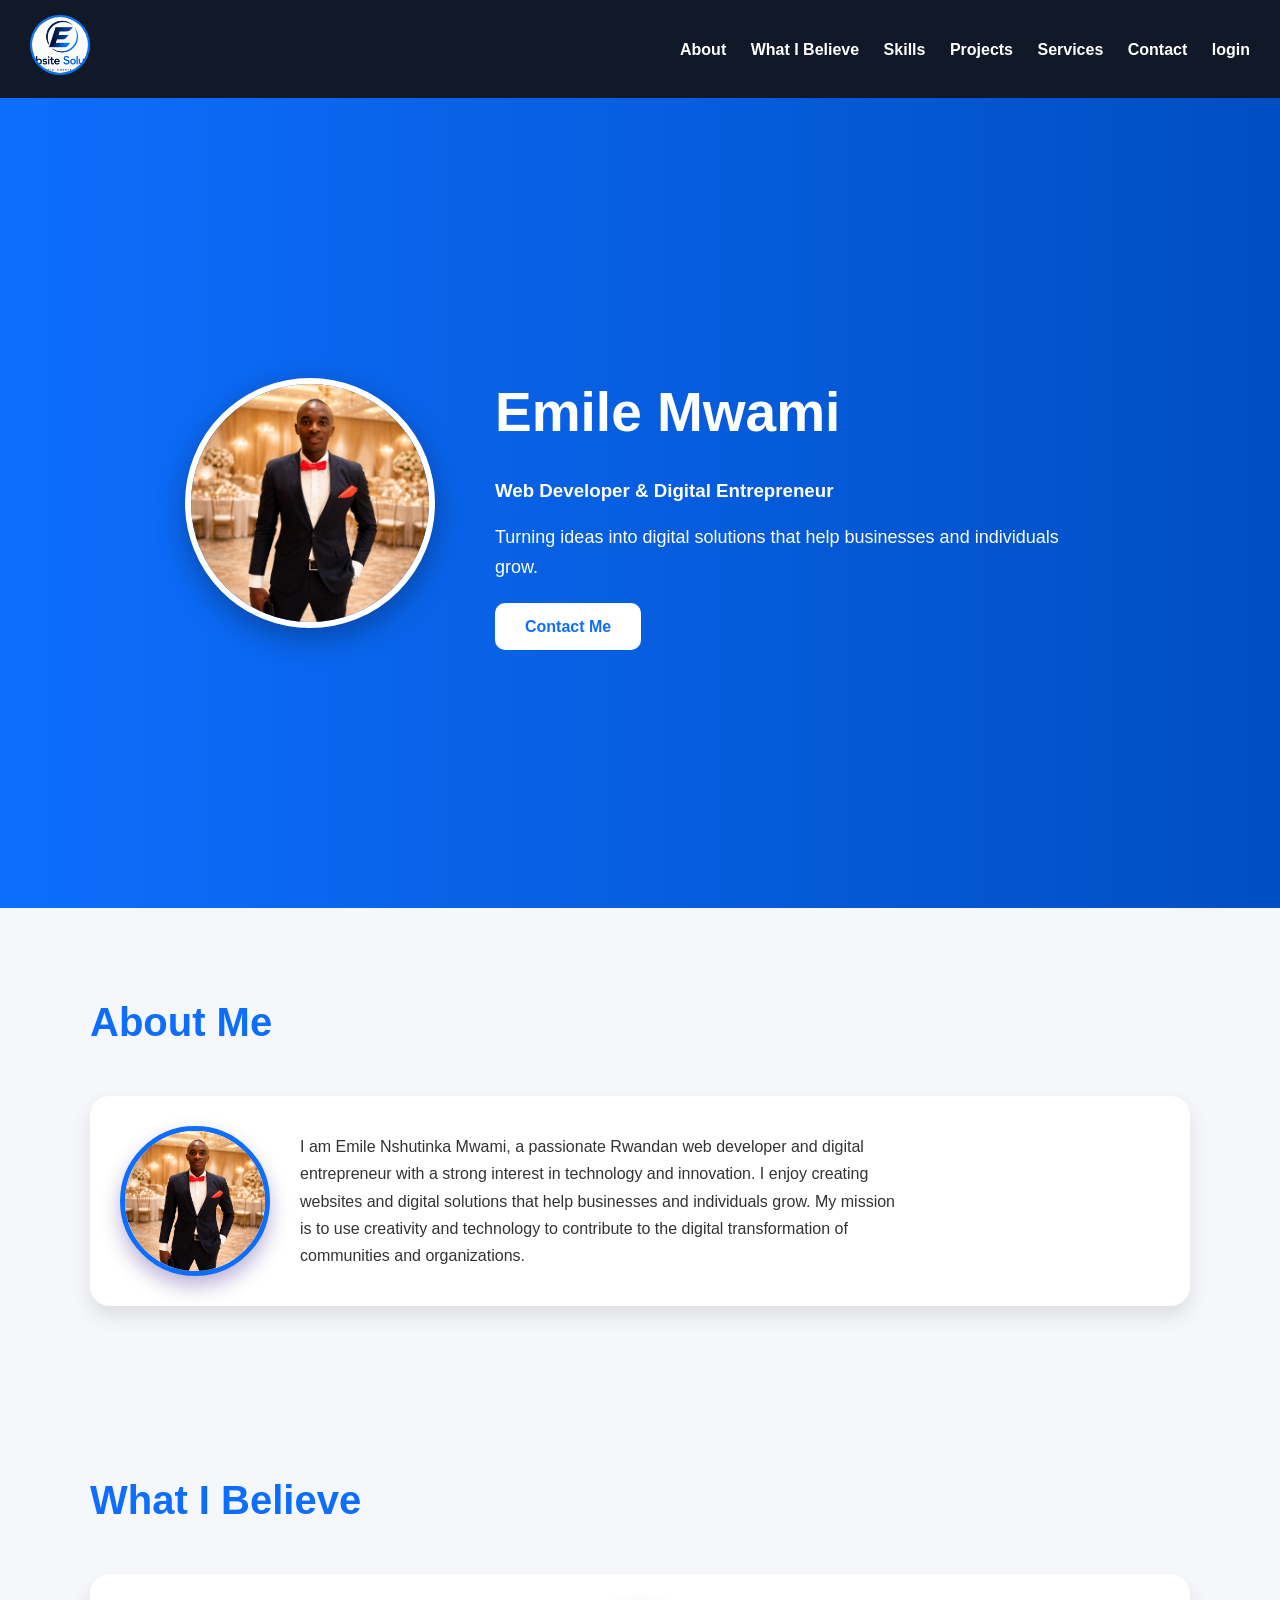
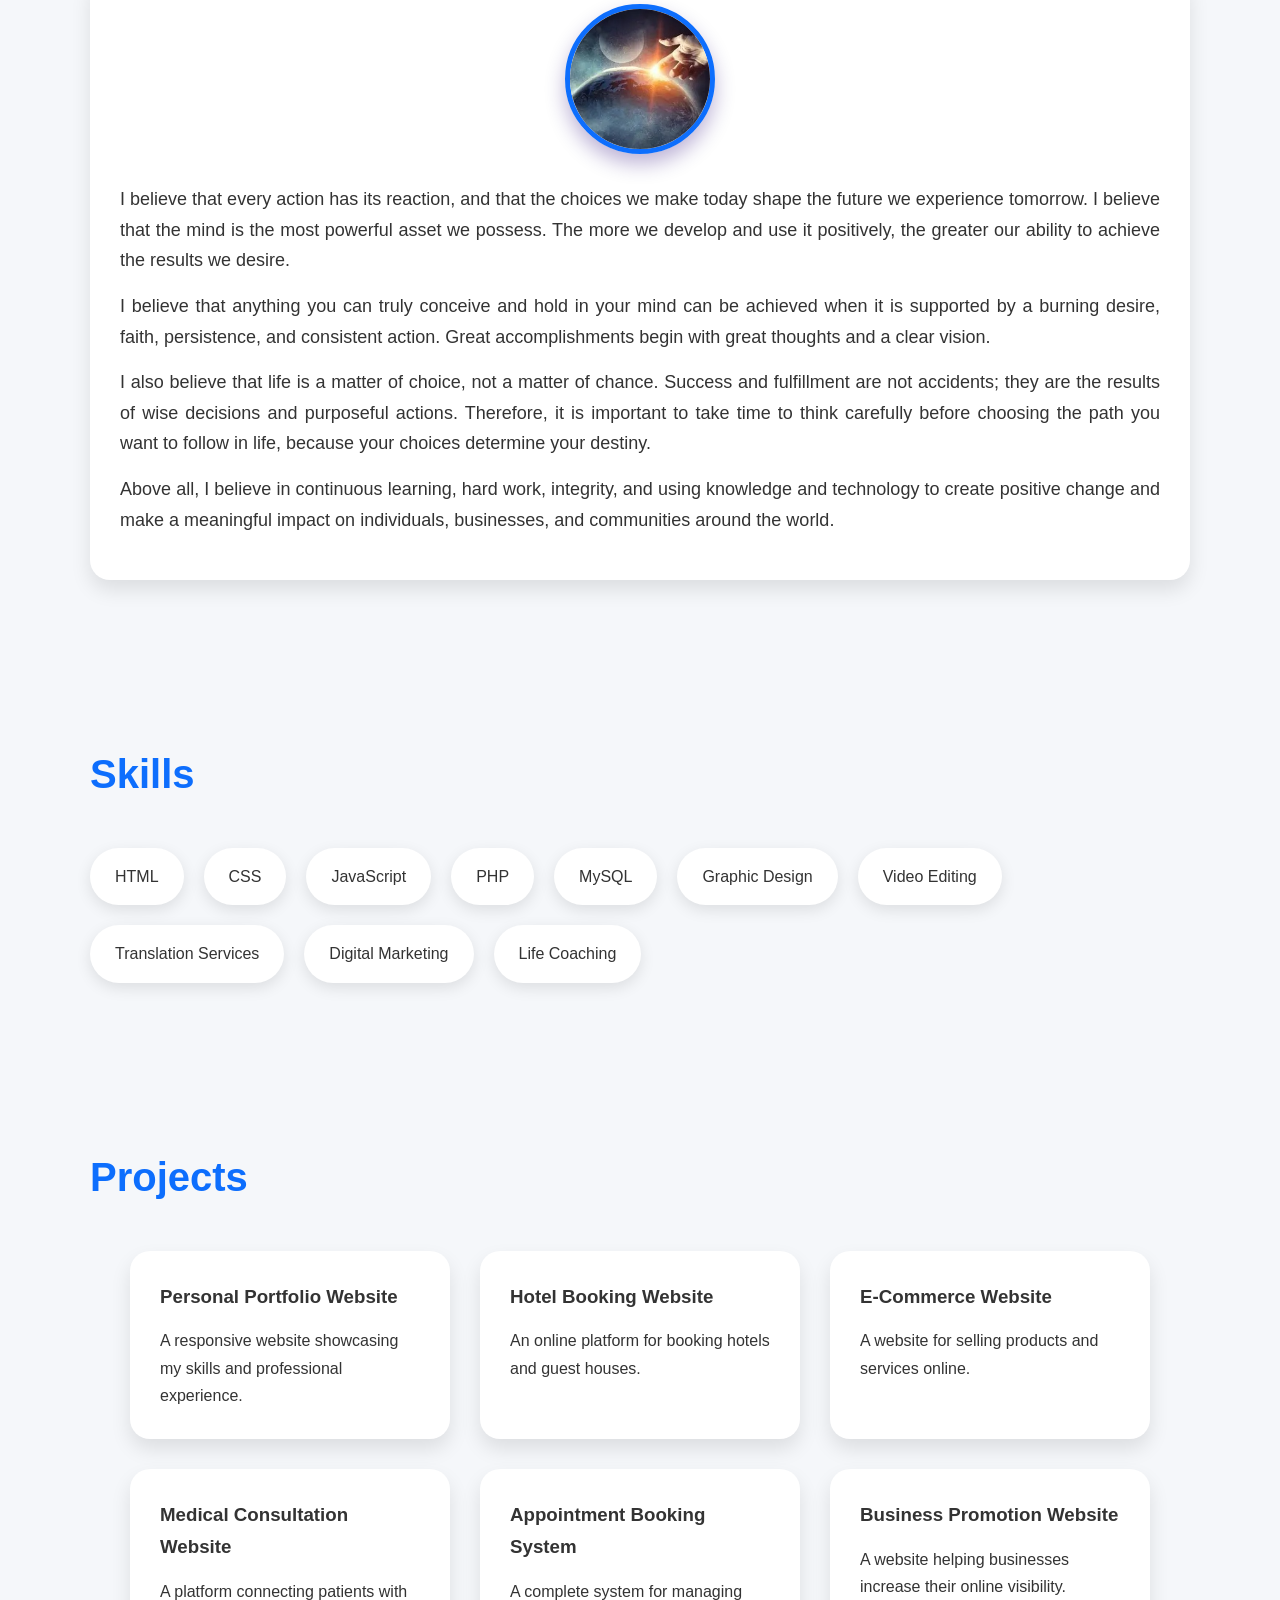
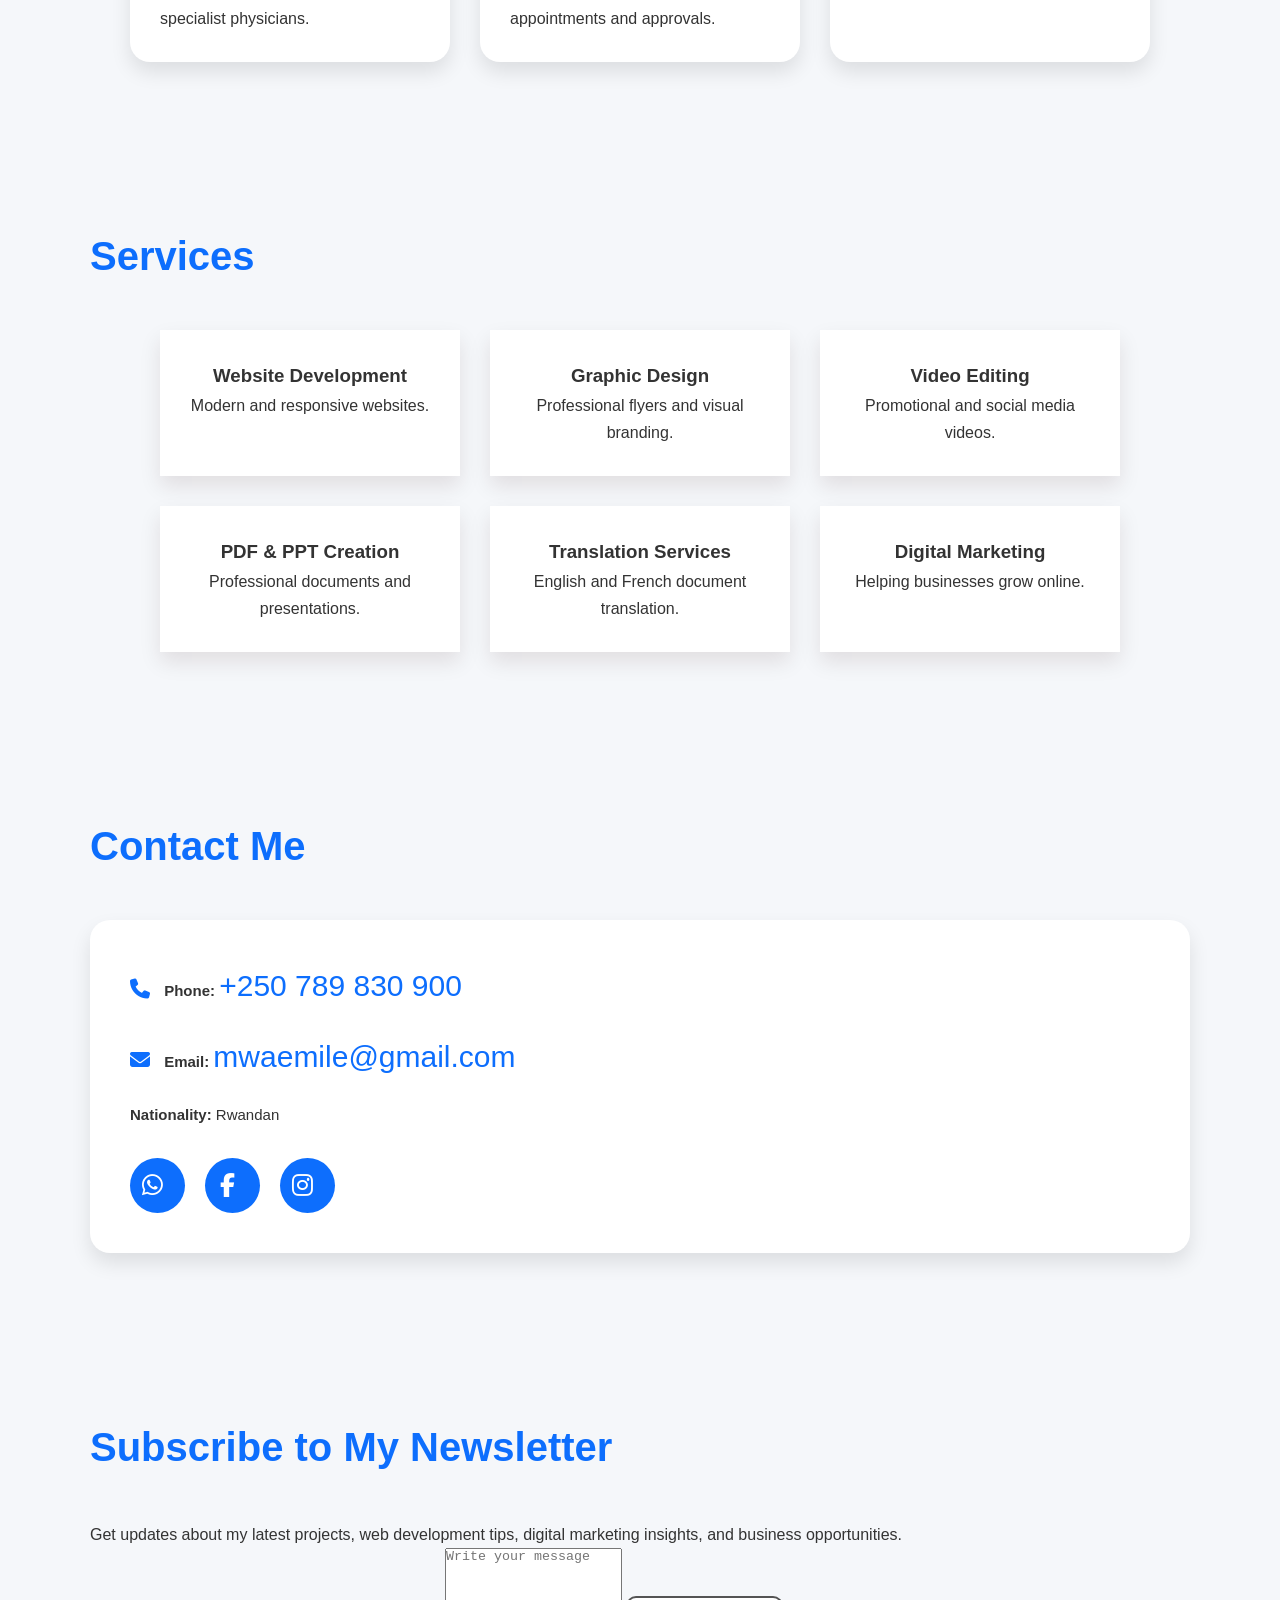
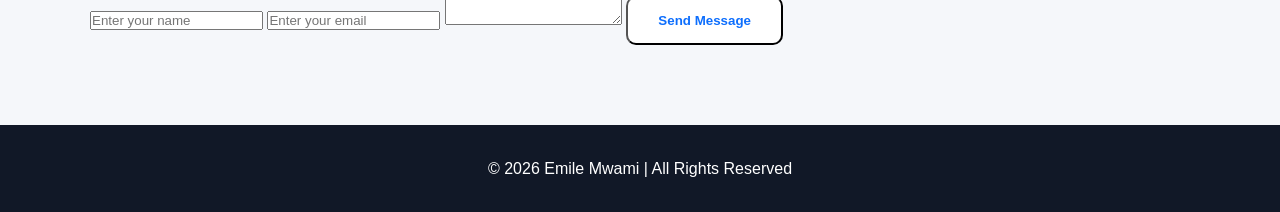
==== index.html @ 1a6a8ec3 "admin ui designs and navigation js" ====
<!DOCTYPE html>
<html lang="en">
<head>
<meta charset="UTF-8">
<meta name="viewport" content="width=device-width, initial-scale=1.0">
<title>Emile Nshutininka</title>

<link rel="icon" type="image/png" href="imgs/logo1.jpg">

<link rel="stylesheet"
href="https://cdnjs.cloudflare.com/ajax/libs/font-awesome/6.7.2/css/all.min.css">
<link rel="stylesheet" href="./styles/style.css">
</head>
<body>



<!-- Navigation -->
<nav class="navbar">

    <div class="logo">
        <a href="index.html">
            <img src="./imgs/logo1.jpg" alt="Website Solution Logo">
        </a>
    </div>


    <!-- Hamburger icon -->

    <div class="menu-icon">
        <i id="menbar" class="fa-solid fa-bars"></i>
    </div>

    <!-- Menu links -->
     
    <div class="nav-links">
        <a href="#about">About</a>
        <a href="#belief">What I Believe</a>
        <a href="#skills">Skills</a>
        <a href="#projects">Projects</a>
        <a href="#services">Services</a>
        <a href="#contact">Contact</a>
        <a href="./dashboard/admin.html">login</a>
    </div>

</nav>

<!-- Header -->

<header>

<img class="profile" src="./imgs/emile.jpg" >

<div class="intro">

<h1>Emile Mwami</h1>

<h3>Web Developer & Digital Entrepreneur</h3>

<p>
Turning ideas into digital solutions that help businesses and individuals grow.
</p>

<a href="#contact" class="btn">
Contact Me
</a>

</div>

</header>

<!-- About -->

<section id="about">

<div class="container">

<h2>About Me</h2>

<div class="about">

<img src="./imgs/emile.jpg">

<div class="about-text">

<p>

I am Emile Nshutinka Mwami, a passionate Rwandan web developer and digital entrepreneur with a strong interest in technology and innovation.

I enjoy creating websites and digital solutions that help businesses and individuals grow. My mission is to use creativity and technology to contribute to the digital transformation of communities and organizations.

</p>

</div>

</div>

</div>
</section>

<section id="belief">
    <div class="container">

        <h2>What I Believe</h2>

        <div class="innerb">
            
                    <div class="belief">
            
                      <img class="bimage" src="./imgs/Mybelieve.jpg" alt="Emile Mwami">
            
                        <div class="belief-text">
                            <p>
            I believe that every action has its reaction, and that the choices we make today shape the future we experience tomorrow. I believe that the mind is the most powerful asset we possess. The more we develop and use it positively, the greater our ability to achieve the results we desire.
            </p>
            
            <p>
            I believe that anything you can truly conceive and hold in your mind can be achieved when it is supported by a burning desire, faith, persistence, and consistent action. Great accomplishments begin with great thoughts and a clear vision.
            </p>
            
            <p>
            I also believe that life is a matter of choice, not a matter of chance. Success and fulfillment are not accidents; they are the results of wise decisions and purposeful actions. Therefore, it is important to take time to think carefully before choosing the path you want to follow in life, because your choices determine your destiny.
            </p>
            
            <p>
            Above all, I believe in continuous learning, hard work, integrity, and using knowledge and technology to create positive change and make a meaningful impact on individuals, businesses, and communities around the world.
            </p>
                        </div>
        </div>

        </div>

    </div>
</section>

<!-- Skills -->

<section id="skills">

<div class="container">

<h2>Skills</h2>

<div class="skills">

<div>HTML</div>
<div>CSS</div>
<div>JavaScript</div>
<div>PHP</div>
<div>MySQL</div>
<div>Graphic Design</div>
<div>Video Editing</div>
<div>Translation Services</div>
<div>Digital Marketing</div>
<div>Life Coaching</div>

</div>

</div>

</section>

<!-- Projects -->

<section id="projects">

<div class="container">

<h2>Projects</h2>

<div class="projects">

<div class="project">
<h3>Personal Portfolio Website</h3>
<p>
A responsive website showcasing my skills and professional experience.
</p>
</div>

<div class="project">
<h3>Hotel Booking Website</h3>
<p>
An online platform for booking hotels and guest houses.
</p>
</div>

<div class="project">
<h3>E-Commerce Website</h3>
<p>
A website for selling products and services online.
</p>
</div>

<div class="project">
<h3>Medical Consultation Website</h3>
<p>
A platform connecting patients with specialist physicians.
</p>
</div>

<div class="project">
<h3>Appointment Booking System</h3>
<p>
A complete system for managing appointments and approvals.
</p>
</div>

<div class="project">
<h3>Business Promotion Website</h3>
<p>
A website helping businesses increase their online visibility.
</p>
</div>

</div>

</div>

</section>

<!-- Services -->

<section id="services">

<div class="container">

<h2>Services</h2>

<div class="services">

<div class="service">
<h3>Website Development</h3>
<p>Modern and responsive websites.</p>
</div>

<div class="service">
<h3>Graphic Design</h3>
<p>Professional flyers and visual branding.</p>
</div>

<div class="service">
<h3>Video Editing</h3>
<p>Promotional and social media videos.</p>
</div>

<div class="service">
<h3>PDF & PPT Creation</h3>
<p>Professional documents and presentations.</p>
</div>

<div class="service">
<h3>Translation Services</h3>
<p>English and French document translation.</p>
</div>

<div class="service">
<h3>Digital Marketing</h3>
<p>Helping businesses grow online.</p>
</div>

</div>

</div>

</section>

<!-- Contact -->

<section id="contact">

<div class="container">

<h2>Contact Me</h2>

<div class="contact">

<p>
<i class="fa-solid fa-phone"></i>
<strong>Phone:</strong>
<a href="tel:+250789830900">
+250 789 830 900
</a>
</p>

<p>
<i class="fa-solid fa-envelope"></i>
<strong>Email:</strong>
<a href="mailto:mwaemile@gmail.com">
mwaemile@gmail.com
</a>
</p>

<p>
<strong>Nationality:</strong> Rwandan
</p>

<!-- Social Media Icons -->

<div class="social-icons">

<a href="https://wa.me/25078930900" target="_blank">
<i class="fa-brands fa-whatsapp"></i>
</a>

<a href="#" target="_blank">
<i class="fa-brands fa-facebook-f"></i>
</a>

<a href="#" target="_blank">
<i class="fa-brands fa-instagram"></i>
</a>

</div>

</div>

</div>

</section>

<!-- Newsletter -->

<section id="newsletter">

    <div class="container">

        <h2>Subscribe to My Newsletter</h2>

        <p>
            Get updates about my latest projects, web development tips,
            digital marketing insights, and business opportunities.
        </p>

        <form id="contactForm">

    <input
        type="text"
        id="nameInput"
        placeholder="Enter your name"
        required
    >

    <input
        type="email"
        id="emailInput"
        placeholder="Enter your email"
        required
    >

    <textarea
        id="messageInput"
        placeholder="Write your message"
        rows="5"
        required
    ></textarea>

    <button type="submit" class="btn">
        Send Message
    </button>

</form>

<p id="message"></p>

    </div>

</section>

<footer>

<p>
© 2026 Emile Mwami | All Rights Reserved
</p>

</footer>
</body>
<script src="script/script.js"></script>
</body>
</html>
</html>
---- styles/style.css ----
*{
    margin:0;
    padding:0;
    box-sizing:border-box;
}

html{
    scroll-behavior:smooth;
}

body{
    font-family:'Segoe UI',sans-serif;
    background:#f5f7fa;
    color:#333;
    line-height:1.7;
}

/* Navigation */

.navbar{
     gap:30px;
    background:#111827;
    display:flex;
    align-items:center;
    padding:20px;
    position:sticky;
    top:0;
}

.logo img{
    width: 60px; /* Adjust size */
    height: 60px;
    object-fit: cover;
    border-radius: 50%;
    border: 2px solid #007bff; 
    transition: 0.3s ease;
}

.logo img:hover{
    transform: scale(1.1);
}
.logo{
    margin-right: auto;
}

nav a{
    color:white;
    text-decoration:none;
    font-weight:600;
    transition:.3s;
}

nav a:hover{
    color:#0d6efd;
}

.navbar{
    background:#111827;
    display:flex;
    justify-content:space-between;
    align-items:center;
    padding:15px 30px;
}

.nav-links a{
    color:white;
    text-decoration:none;
    margin-left:20px;
}
.inner-na{

}

.menu-icon{
    color:white;
    font-size:28px;
    cursor:pointer;
    display:none;
}
/* Header */

header{
    background:linear-gradient(to right,#0d6efd,#004ec2);
    color:white;
    min-height:90vh;
    display: flex;
    justify-content:center;
    align-items:center;
    gap:60px;
    padding:0 20px;
  
}

.profile{
    width:250px;
    height:250px;
    object-fit:cover;
    border-radius:50%;
    border:6px solid white;
    box-shadow:0 10px 30px rgba(0,0,0,.3);
}

.intro{
    max-width:600px;
    /* border: 1px solid red; */
}

.intro h1{
    font-size:55px;
}

.intro h3{
    margin:15px 0;
    font-weight:700;
}

.intro p{
    font-size:18px;
    margin-bottom:30px;
}

.btn{
    background:white;
    color:#0d6efd;
    text-decoration:none;
    padding:15px 30px;
    border-radius:10px;
    font-weight:bold;

}

/* Sections */

section{
    padding:80px 20px;
}

.container{
    max-width:1100px;
    margin:auto;
}

h2{
    color:#0d6efd;
    margin-bottom:40px;
    font-size:40px;
}

/* About */

.about{
    background:white;
    padding:30px;
    border-radius:20px;
    box-shadow:0 10px 20px rgba(0,0,0,.1);

    display:flex;
    align-items:center;
    gap:30px;
    flex-wrap:wrap;
}

.about img{
    width:150px;
    height:150px;
    border-radius:50%;
    object-fit:cover;
    border:5px solid #0d6efd;
    box-shadow:0 10px 20px rgba(35, 1, 119, 0.3);
}


.about-text{
    max-width:600px;
}

.belief{
    background:white;
    padding:30px;
    border-radius:20px;
    box-shadow:0 10px 20px rgba(0,0,0,.1);
display: flex;
    flex-direction:column;
    align-items:center;
    gap:30px;
    text-align:center;
}

.belief img{
    width:150px;
    height:150px;
    border-radius:50%;
    object-fit:cover;
    border:5px solid #0d6efd;
    box-shadow:0 10px 20px rgba(35,1,119,.3);
}

.belief-text{
    flex:1;
}

.belief-text p{
    margin-bottom:15px;
    font-size:18px;
    text-align:justify;
}

/* Skills */

.skills{
    display:flex;
    flex-wrap:wrap;
    gap:20px;
}

.skills div{
    background:white;
    padding:15px 25px;
    border-radius:30px;
    box-shadow:0 5px 15px rgba(0,0,0,.1);
    transition:.3s;
}

.skills div:hover{
    background:#0d6efd;
    color:white;
}

/* Projects */

.projects{
    display:flex;
    flex-wrap:wrap;
    gap:30px;
    justify-content:center;
}

.project{
    width:320px;
    background:white;
    padding:30px;
    border-radius:20px;
    box-shadow:0 10px 20px rgba(0,0,0,.1);
    transition:.3s;
}

.project:hover{
    transform:translateY(-10px);
}

.project h3{
    margin-bottom:15px;
}

/* Services */

.services{
    display:flex;
    flex-wrap:wrap;
    gap:30px;
    justify-content:center;
}

.service{
    width:300px;
    background:white;
    padding:30px;
    border: radius 20px;
    text-align:center;
    box-shadow:0 10px 20px rgba(49, 7, 7, 0.1);
    transition:all 0.3s ease;
}

.service:hover{
    transform:translateY(-10px);
    box-shadow:0 15px 30px rgba(0,0,0,.2);
}

/* Contact */

.contact{
    background:white;
    text-align: left;
    padding:40px;
    border-radius:20px;
    box-shadow:0 10px 20px rgba(0,0,0,.1);
}

.contact p{
    margin-bottom:20px;
    font-size:15px;
}

.contact i{
    color:#0d6efd;
    margin-right:10px;
    font-size:20px;
}

.contact a{
    color:#0d6efd;
    font-size:30px;
    text-decoration:none;
}

.social-icons{
    display:flex;
    gap:20px;
    margin-top:30px;
}

.social-icons a{
    width:55px;
    height:55px;
    background:#0d6efd;
    border-radius:50%;
    display:flex;
    justify-content:center;
    align-items:center;
    text-decoration:none;
    transition:.3s;
}

.social-icons i{
    color:white;
    font-size:24px;
}

.social-icons a:hover{
    background:#111827;
    transform:translateY(-8px);
}

/* Footer */

footer{
    background:#111827;
    color:white;
    text-align:center;
    padding:30px;
}

/* ================= RESPONSIVE ================= */

/* Tablets */
@media (max-width:768px){

    .navbar{
        flex-wrap:wrap;
        justify-content:center;
        gap:15px;
        padding:15px;
    }

    .logo{
        width:100%;
        text-align:start;
        margin-right:0;
    }

    .logo img{
        width:50px;
        height:50px;
    }

    nav a{
        font-size:15px;
        margin-left:0;
    }

    header{
        display:block;
        text-align:center;
        padding-top:4rem;
        min-height:60vh;
    }

    .profile{
        width:200px;
        height:200px;
    }

    .intro h1{
        font-size:40px;
    }

    .intro h3{
        margin:0;
    }

    .about{
        flex-direction:column;
        align-items:center;
        text-align:center;
    }

    .belief{
        flex-direction:column;
        align-items:center;
        text-align:center;
    }
}
@media (max-width:768px){

    .menu-icon{
        display:block;
    }

    .nav-links{
        display:none;
        position:absolute;
        top:80px;
        left:0;
        width:100%;
        background:#111827;
        flex-direction:column;
    }

    .nav-links a{
        display:block;
        padding:15px;
        text-align:center;
        border-top:1px solid gray;
    }

    .nav-links.active{
        display:flex;
    }

}


/* Smartphones */
@media (max-width:480px){
 #menbar{
 position: absolute;
 right: 20px;
 top: 20px;
 }
    .navbar{
        position: relative;
        flex-direction:column;
        gap:12px;
    }

    .logo img{
        width:45px;
        height:45px;
    }

    nav a{
        font-size:14px;
    }

    h2{
        font-size:32px;
    }

    .intro h1{
        font-size:32px;
    }

    .intro p,
    .belief-text p{
        font-size:16px;
    }

}

/* Very Small Devices */
@media (max-width:240px){

    .logo img{
        width:40px;
        height:40px;
    }

    nav a{
        font-size:12px;
    }

}
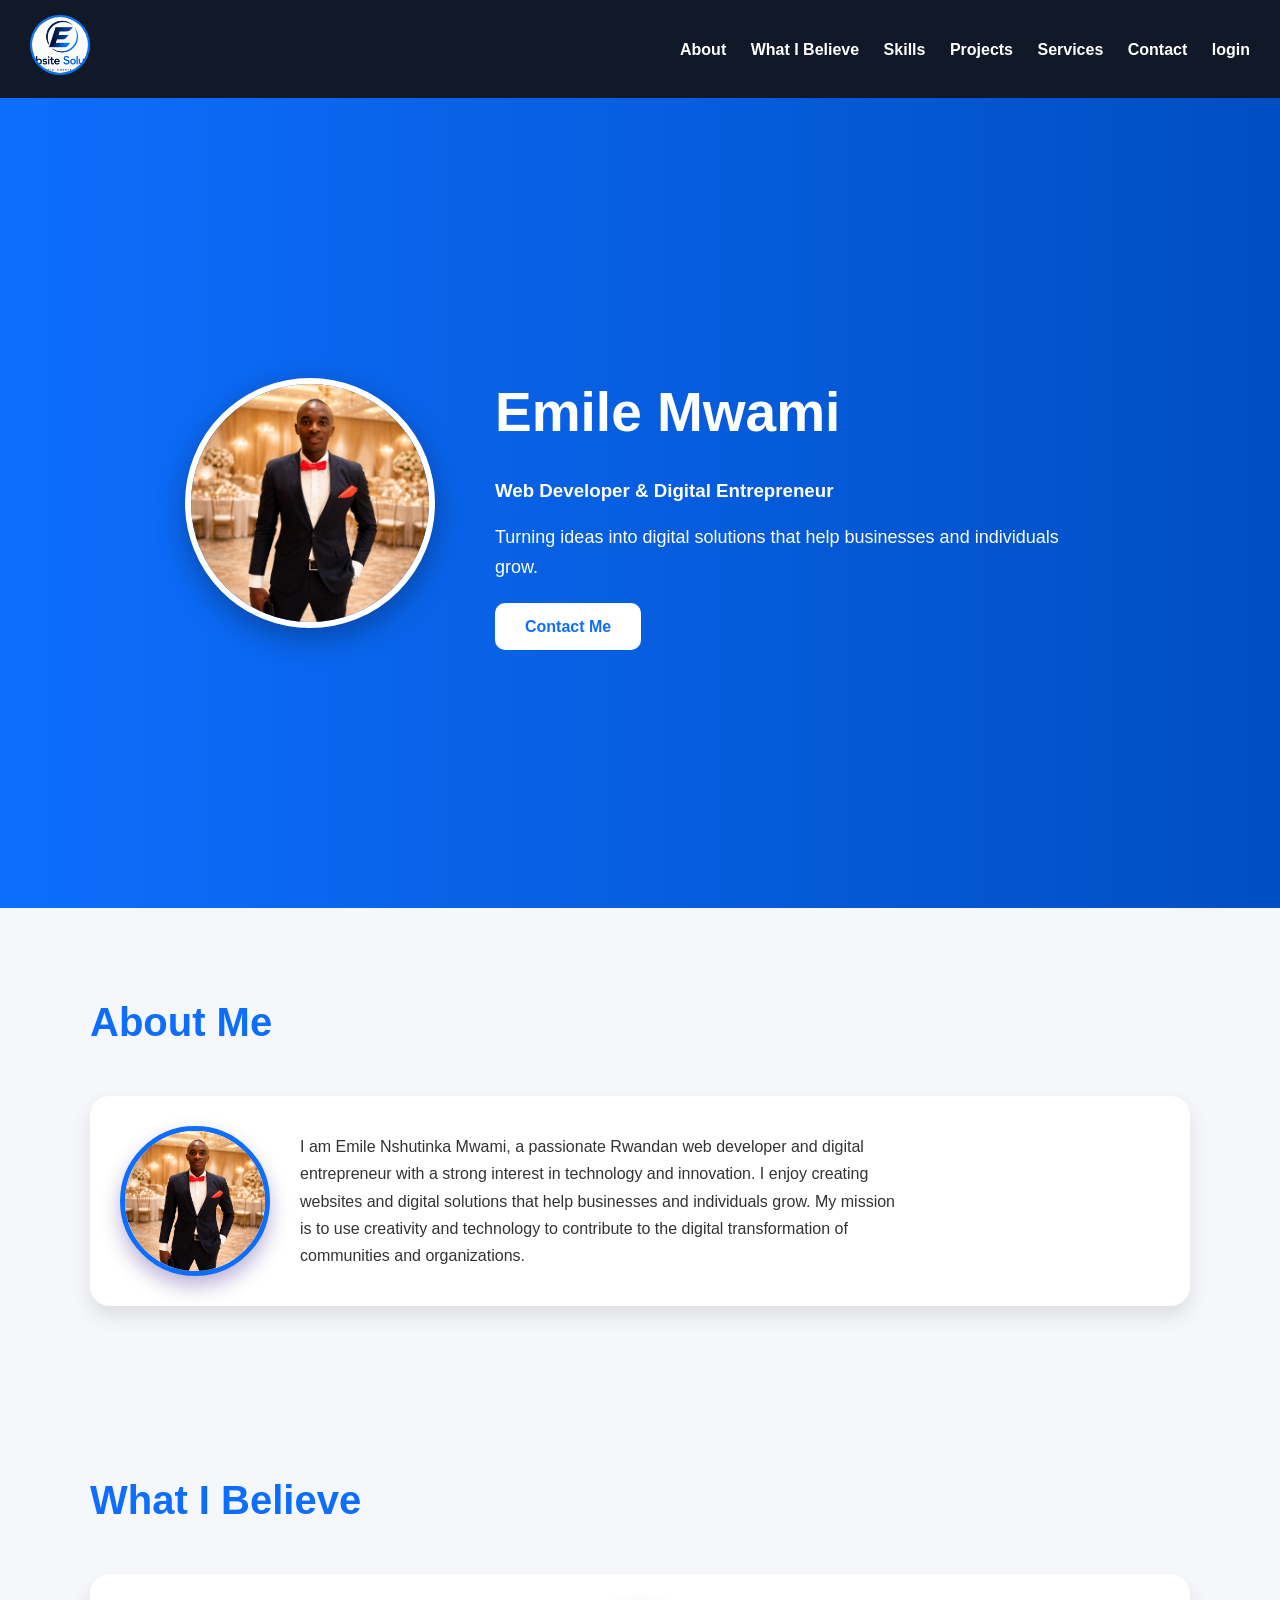
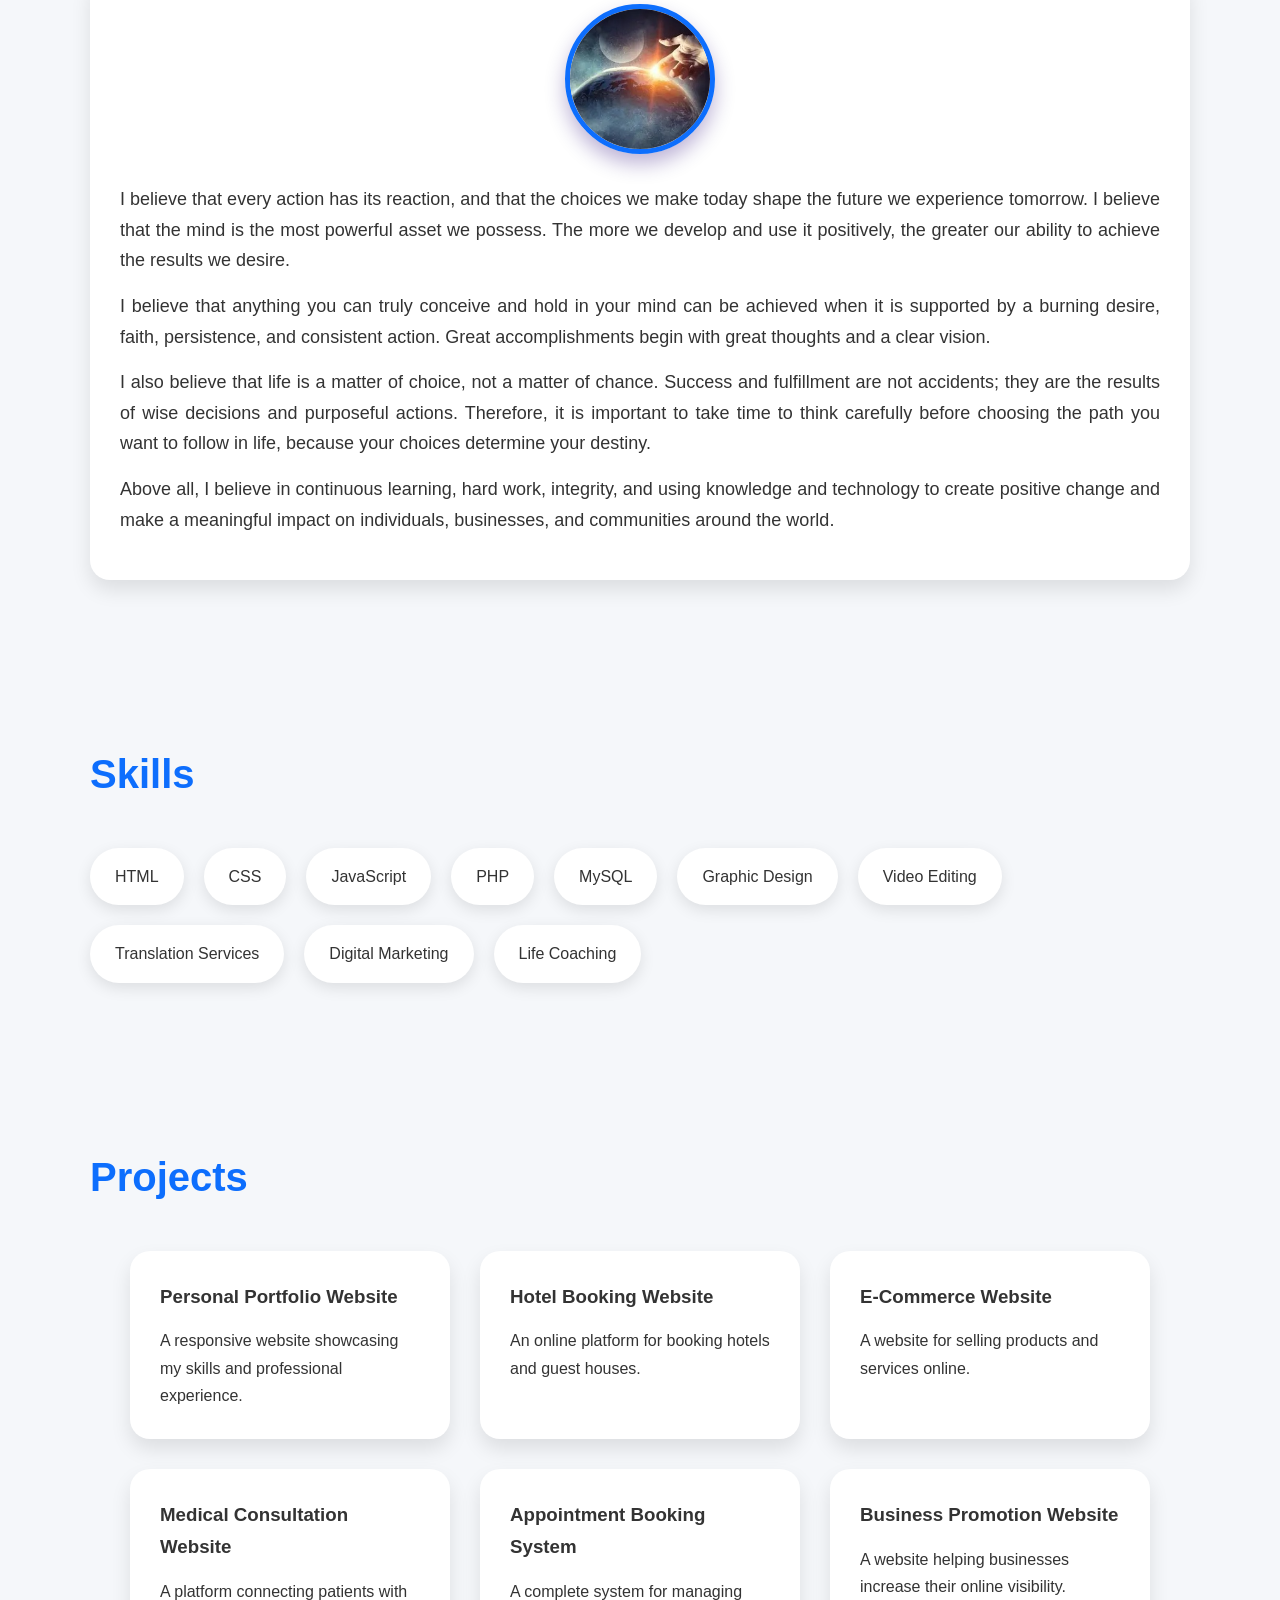
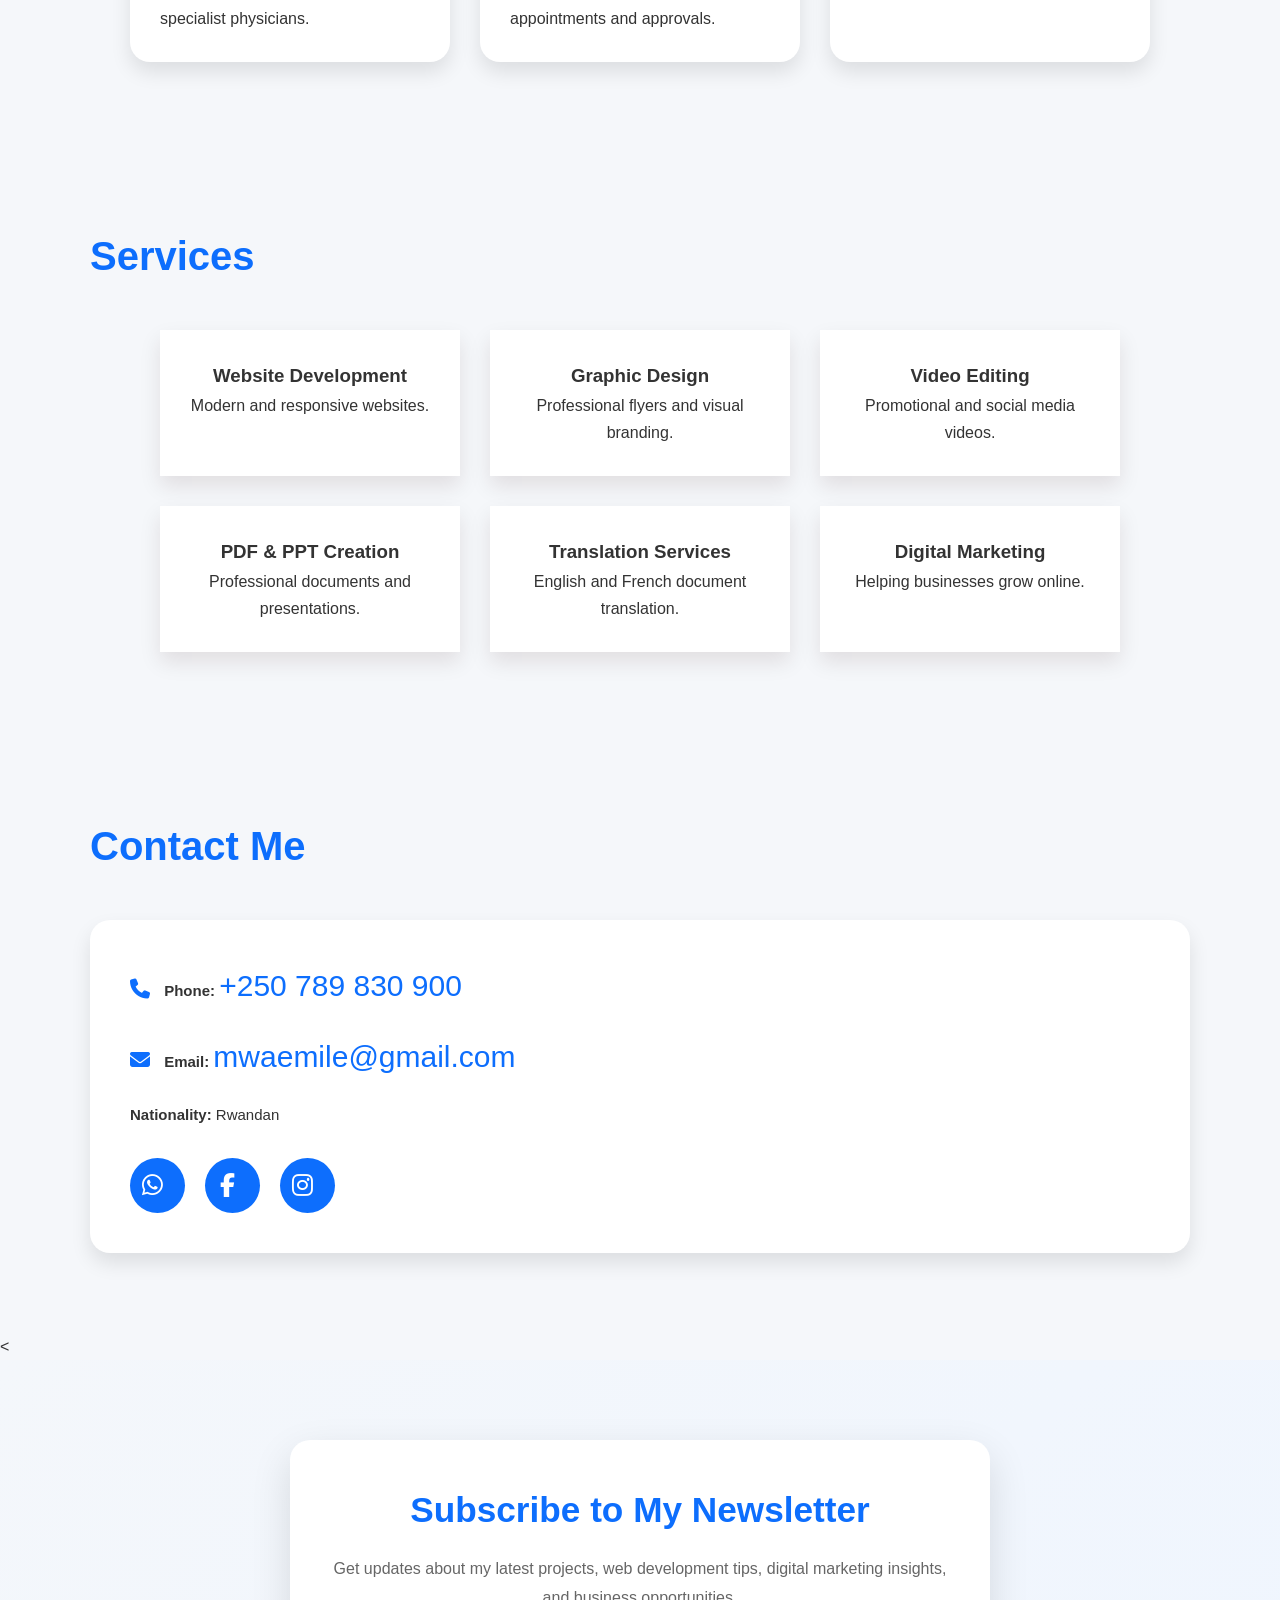
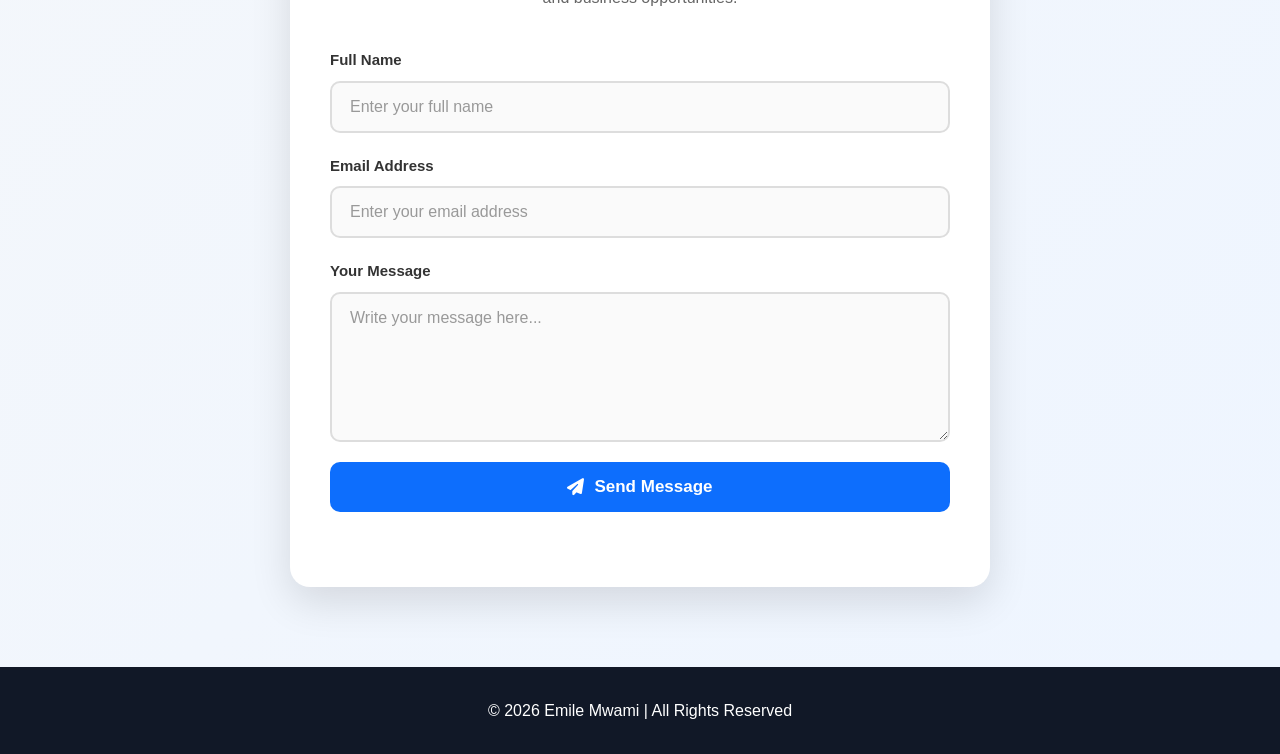
==== commit b140bbaa: "subscribe form" ====
--- a/index.html
+++ b/index.html
@@ -320,7 +320,7 @@
 
 <!-- Newsletter -->
 
-<section id="newsletter">
+<<section id="newsletter">
 
     <div class="container">
 
@@ -333,39 +333,44 @@
 
         <form id="contactForm">
 
-    <input
-        type="text"
-        id="nameInput"
-        placeholder="Enter your name"
-        required
-    >
-
-    <input
-        type="email"
-        id="emailInput"
-        placeholder="Enter your email"
-        required
-    >
-
-    <textarea
-        id="messageInput"
-        placeholder="Write your message"
-        rows="5"
-        required
-    ></textarea>
-
-    <button type="submit" class="btn">
-        Send Message
-    </button>
-
-</form>
-
-<p id="message"></p>
-
-    </div>
-
-</section>
-
+            <label for="nameInput">Full Name</label>
+            <input
+                type="text"
+                id="nameInput"
+                name="name"
+                placeholder="Enter your full name"
+                required
+            >
+
+            <label for="emailInput">Email Address</label>
+            <input
+                type="email"
+                id="emailInput"
+                name="email"
+                placeholder="Enter your email address"
+                required
+            >
+
+            <label for="messageInput">Your Message</label>
+            <textarea
+                id="messageInput"
+                name="message"
+                placeholder="Write your message here..."
+                rows="5"
+                required
+            ></textarea>
+
+            <button type="submit" class="btn">
+                <i class="fas fa-paper-plane"></i> Send Message
+            </button>
+
+        </form>
+
+        <p id="message"></p>
+
+    </div>
+
+</section>
 <footer>
 
 <p>
--- a/styles/style.css
+++ b/styles/style.css
@@ -333,6 +333,178 @@
     transform:translateY(-8px);
 }
 
+/* ===========================
+   Newsletter Section
+=========================== */
+
+#newsletter{
+    padding:80px 20px;
+    background:linear-gradient(135deg,#f4f7fb,#eef5ff);
+}
+
+#newsletter .container{
+    max-width:700px;
+    margin:auto;
+    background:#fff;
+    padding:40px;
+    border-radius:20px;
+    box-shadow:0 15px 40px rgba(0,0,0,0.12);
+}
+
+#newsletter h2{
+    text-align:center;
+    font-size:2.2rem;
+    color:#0d6efd;
+    margin-bottom:15px;
+}
+
+#newsletter p{
+    text-align:center;
+    color:#666;
+    font-size:16px;
+    line-height:1.8;
+    margin-bottom:35px;
+}
+
+/* Form */
+
+#contactForm{
+    display:flex;
+    flex-direction:column;
+    gap:20px;
+}
+
+/* Labels */
+
+#contactForm label{
+    font-size:15px;
+    font-weight:600;
+    color:#333;
+    margin-bottom:-12px;
+}
+
+/* Inputs */
+
+#contactForm input,
+#contactForm textarea{
+    width:100%;
+    padding:15px 18px;
+    border:2px solid #ddd;
+    border-radius:10px;
+    font-size:16px;
+    font-family:inherit;
+    outline:none;
+    transition:.3s ease;
+    background:#fafafa;
+}
+
+#contactForm textarea{
+    resize:vertical;
+    min-height:150px;
+}
+
+/* Focus Effect */
+
+#contactForm input:focus,
+#contactForm textarea:focus{
+    border-color:#0d6efd;
+    background:#fff;
+    box-shadow:0 0 8px rgba(13,110,253,.25);
+}
+
+/* Placeholder */
+
+#contactForm input::placeholder,
+#contactForm textarea::placeholder{
+    color:#999;
+}
+
+/* Button */
+
+#contactForm .btn{
+    display:inline-flex;
+    justify-content:center;
+    align-items:center;
+    gap:10px;
+    padding:15px;
+    background:#0d6efd;
+    color:#fff;
+    font-size:17px;
+    font-weight:600;
+    border:none;
+    border-radius:10px;
+    cursor:pointer;
+    transition:.3s ease;
+}
+
+#contactForm .btn:hover{
+    background:#084fc7;
+    transform:translateY(-3px);
+    box-shadow:0 10px 25px rgba(13,110,253,.35);
+}
+
+#contactForm .btn:active{
+    transform:scale(.98);
+}
+
+/* Success Message */
+
+#message{
+    margin-top:20px;
+    text-align:center;
+    font-weight:600;
+    color:#28a745;
+}
+
+/* Error Message */
+
+#message.error{
+    color:#dc3545;
+}
+
+/* Responsive */
+
+@media(max-width:768px){
+
+    #newsletter{
+        padding:60px 15px;
+    }
+
+    #newsletter .container{
+        padding:30px 25px;
+    }
+
+    #newsletter h2{
+        font-size:1.8rem;
+    }
+
+    #newsletter p{
+        font-size:15px;
+    }
+
+}
+
+@media(max-width:480px){
+
+    #newsletter .container{
+        padding:25px 18px;
+    }
+
+    #newsletter h2{
+        font-size:1.5rem;
+    }
+
+    #contactForm input,
+    #contactForm textarea{
+        font-size:15px;
+        padding:13px 15px;
+    }
+
+    #contactForm .btn{
+        width:100%;
+    }
+
+}
 /* Footer */
 
 footer{
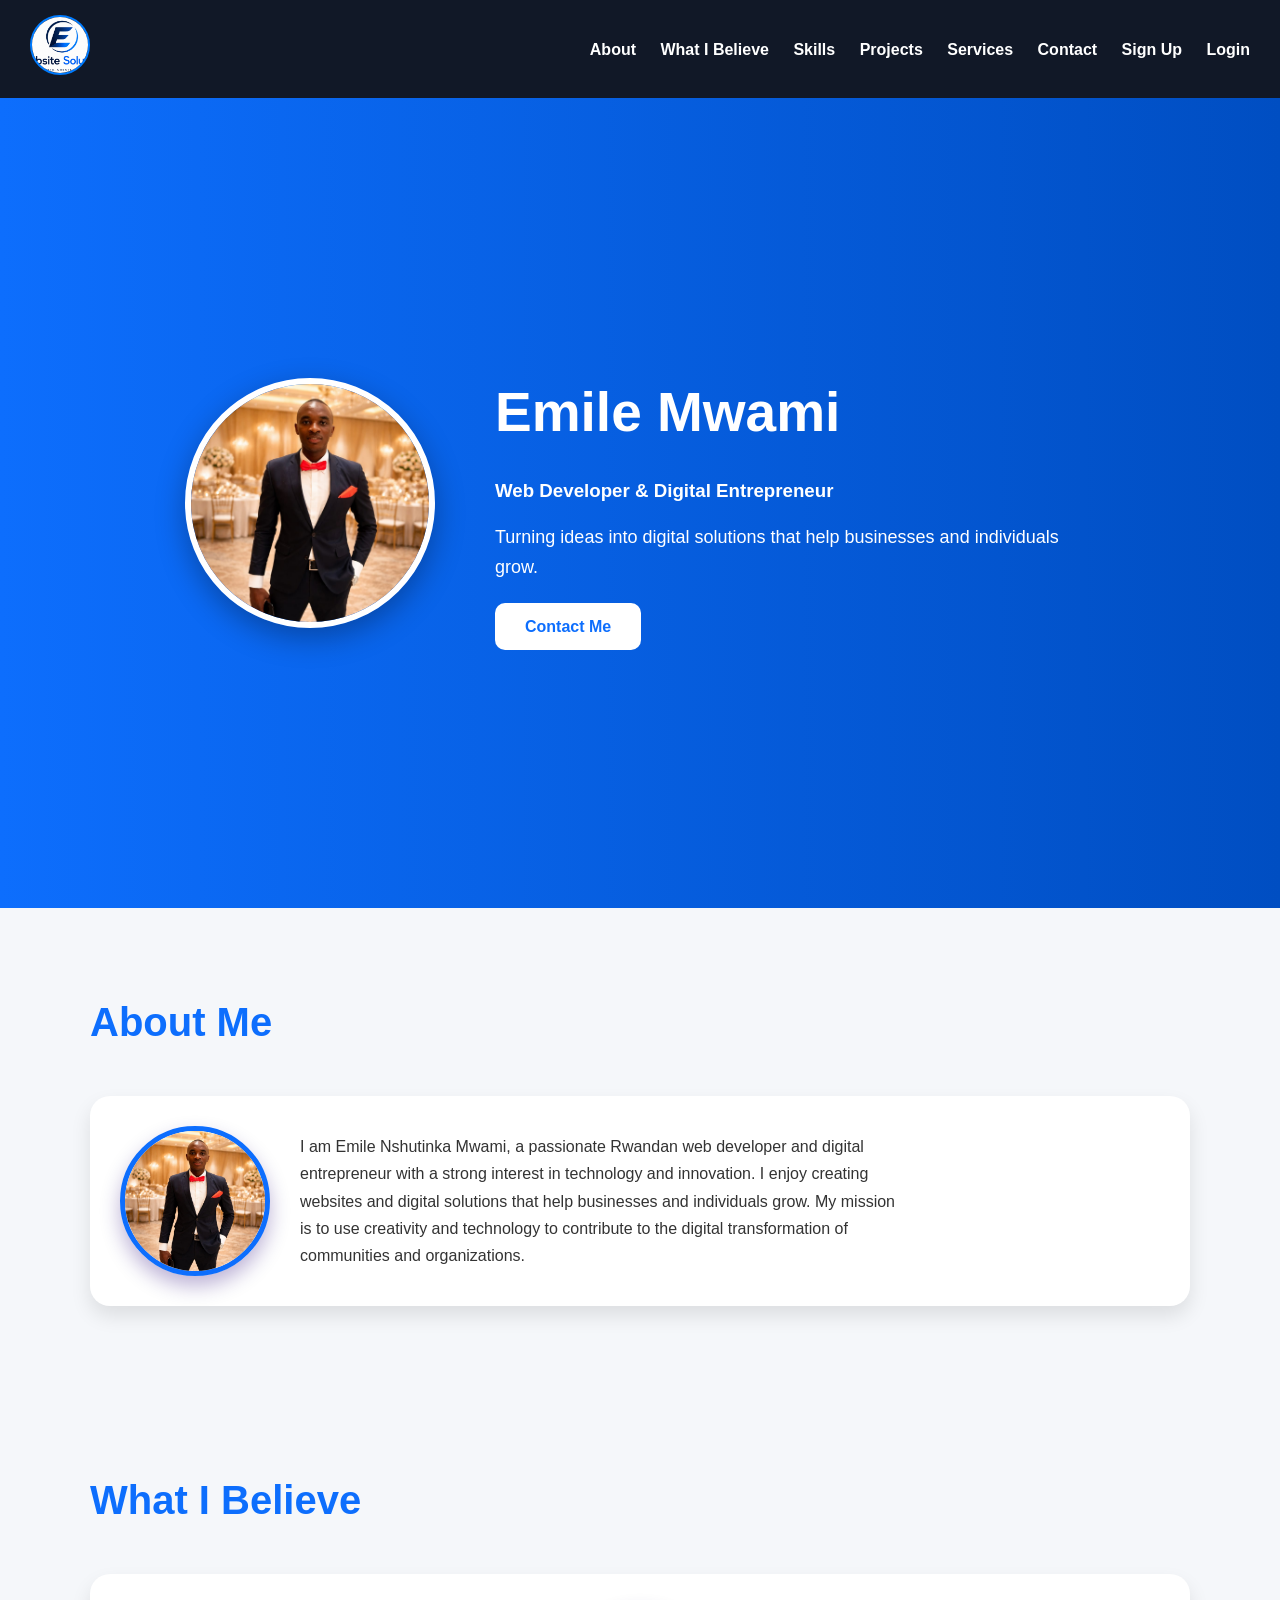
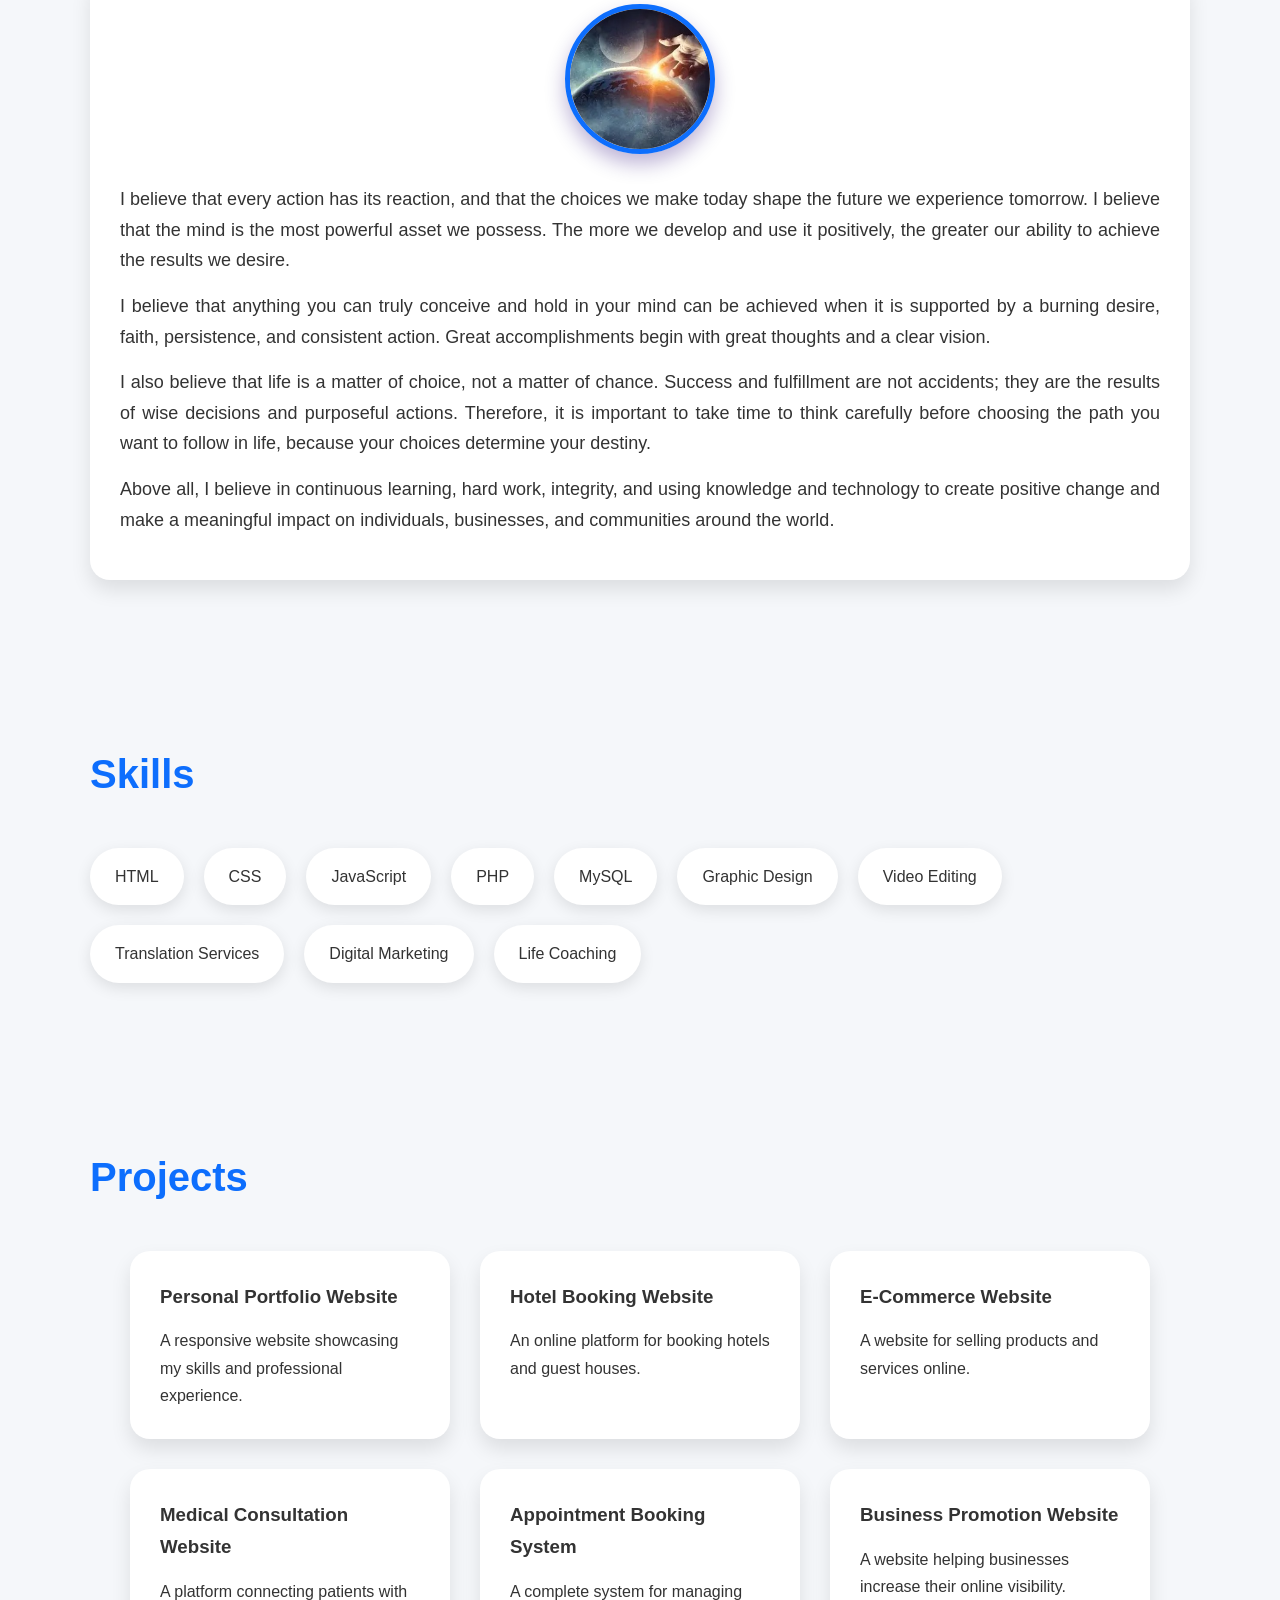
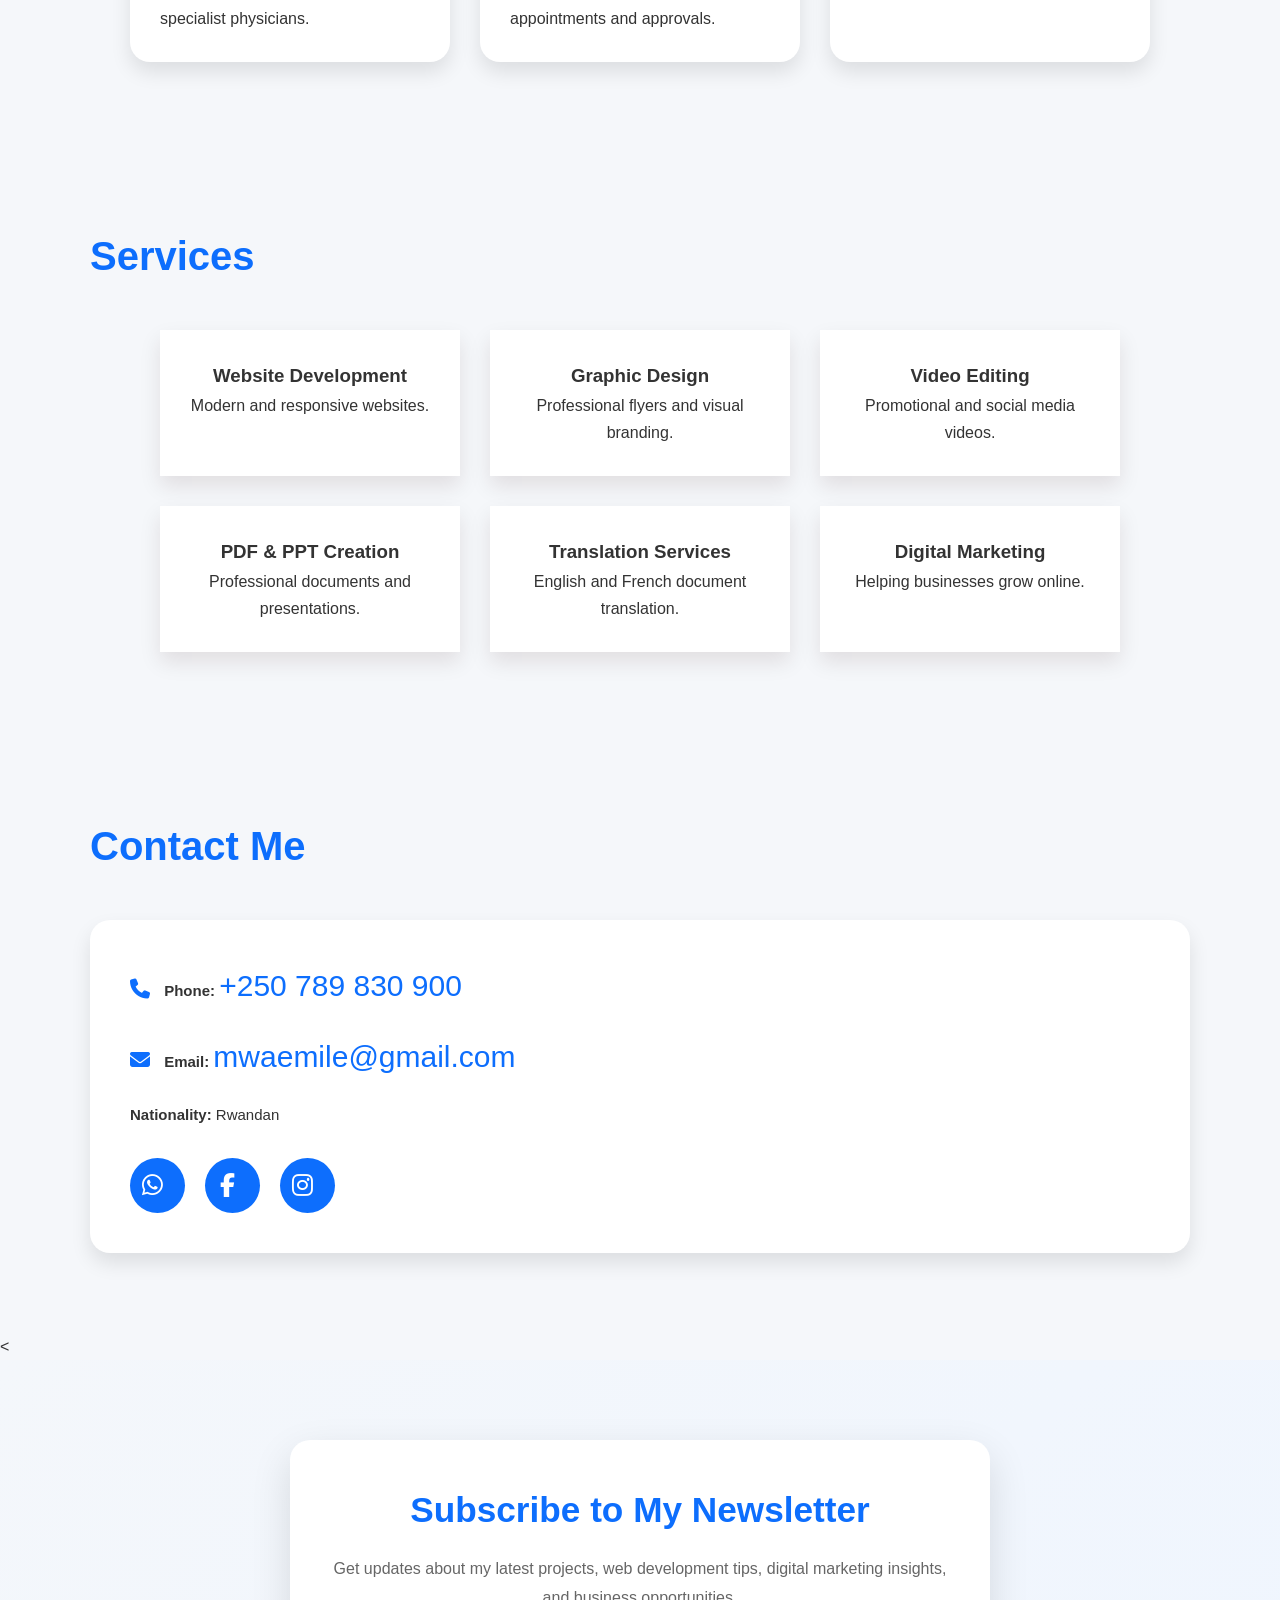
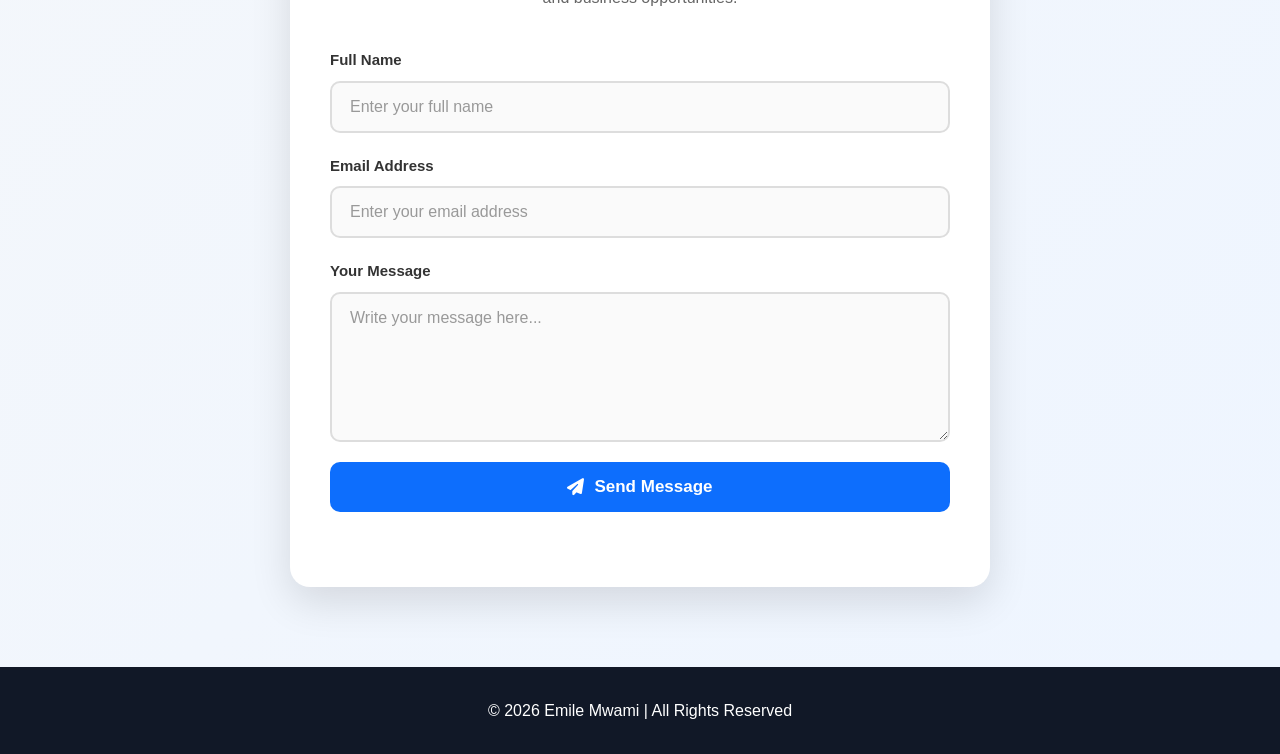
==== commit a1f432a6: "Added login error handling and forgot password feature" ====
--- a/index.html
+++ b/index.html
@@ -40,7 +40,8 @@
         <a href="#projects">Projects</a>
         <a href="#services">Services</a>
         <a href="#contact">Contact</a>
-        <a href="./dashboard/admin.html">login</a>
+        <a href="./dashboard/signup.html">Sign Up</a>
+        <a href="./dashboard/login.html">Login</a>
     </div>
 
 </nav>
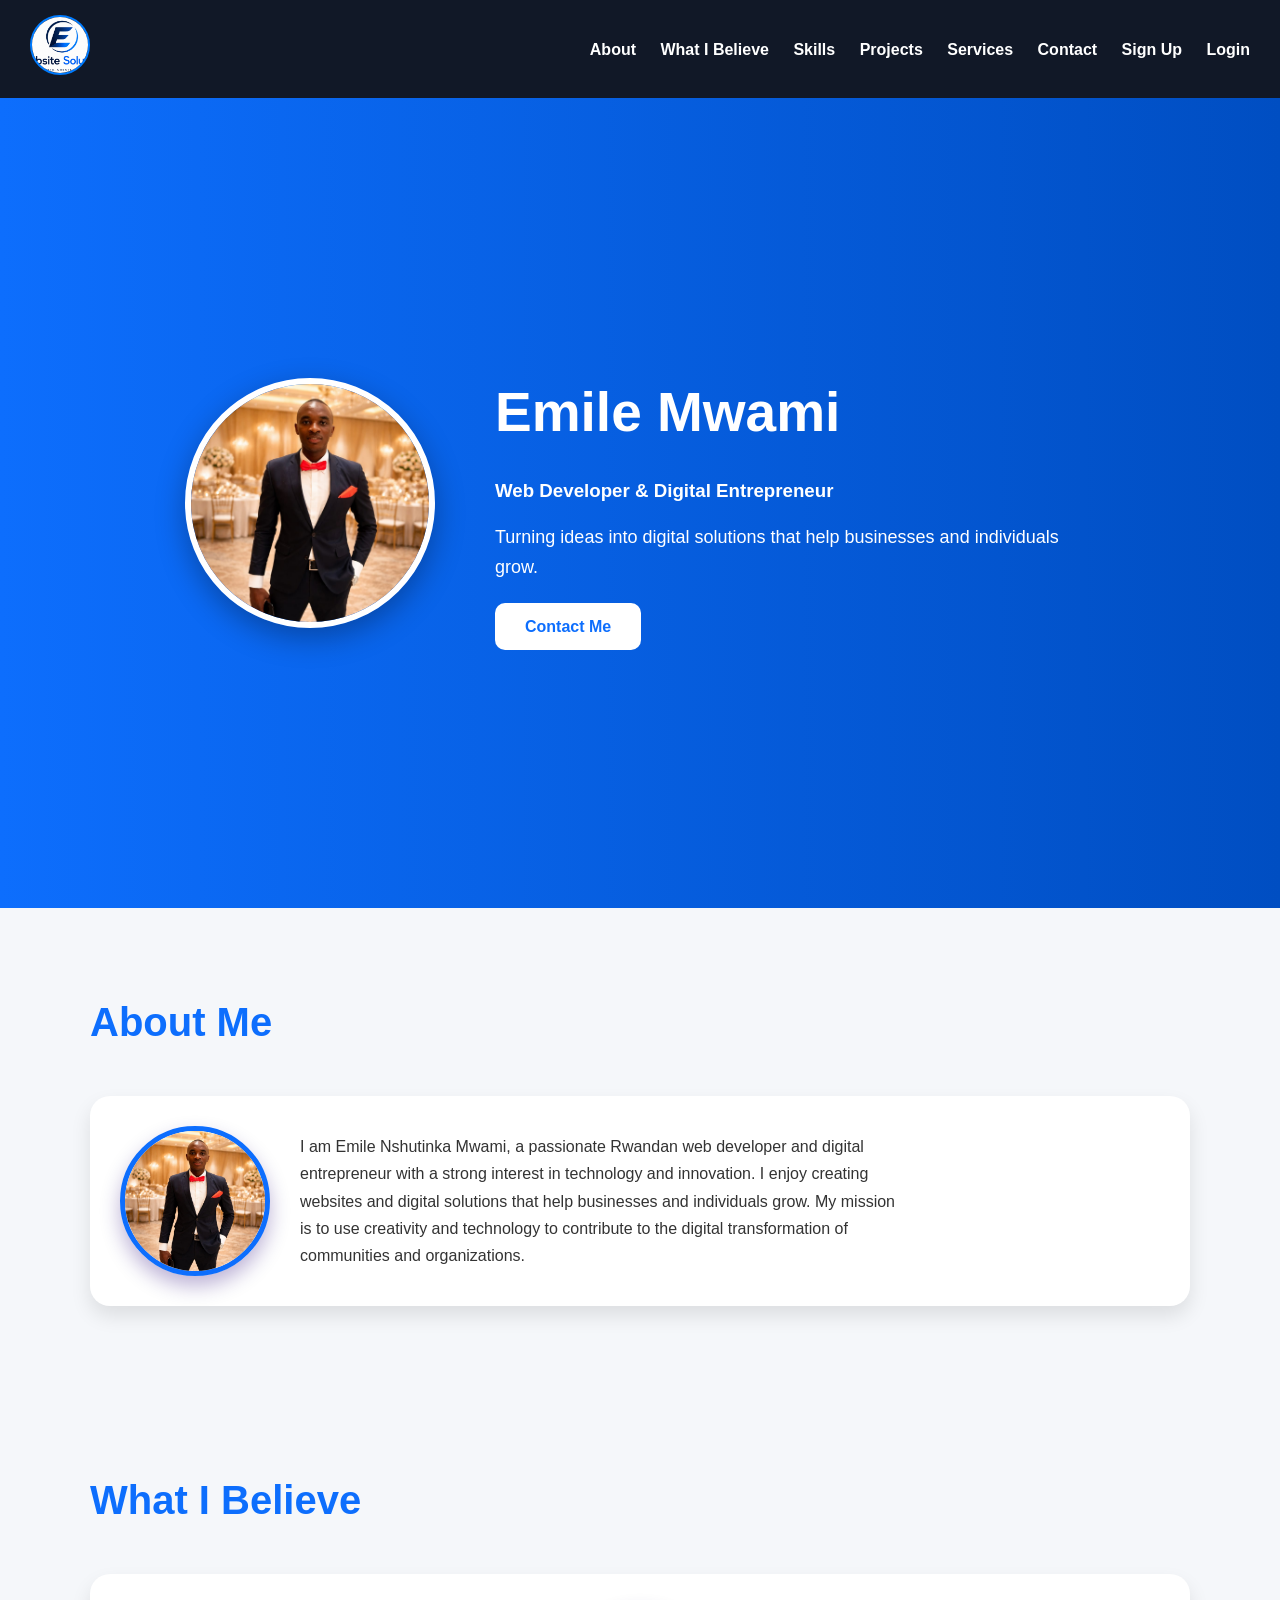
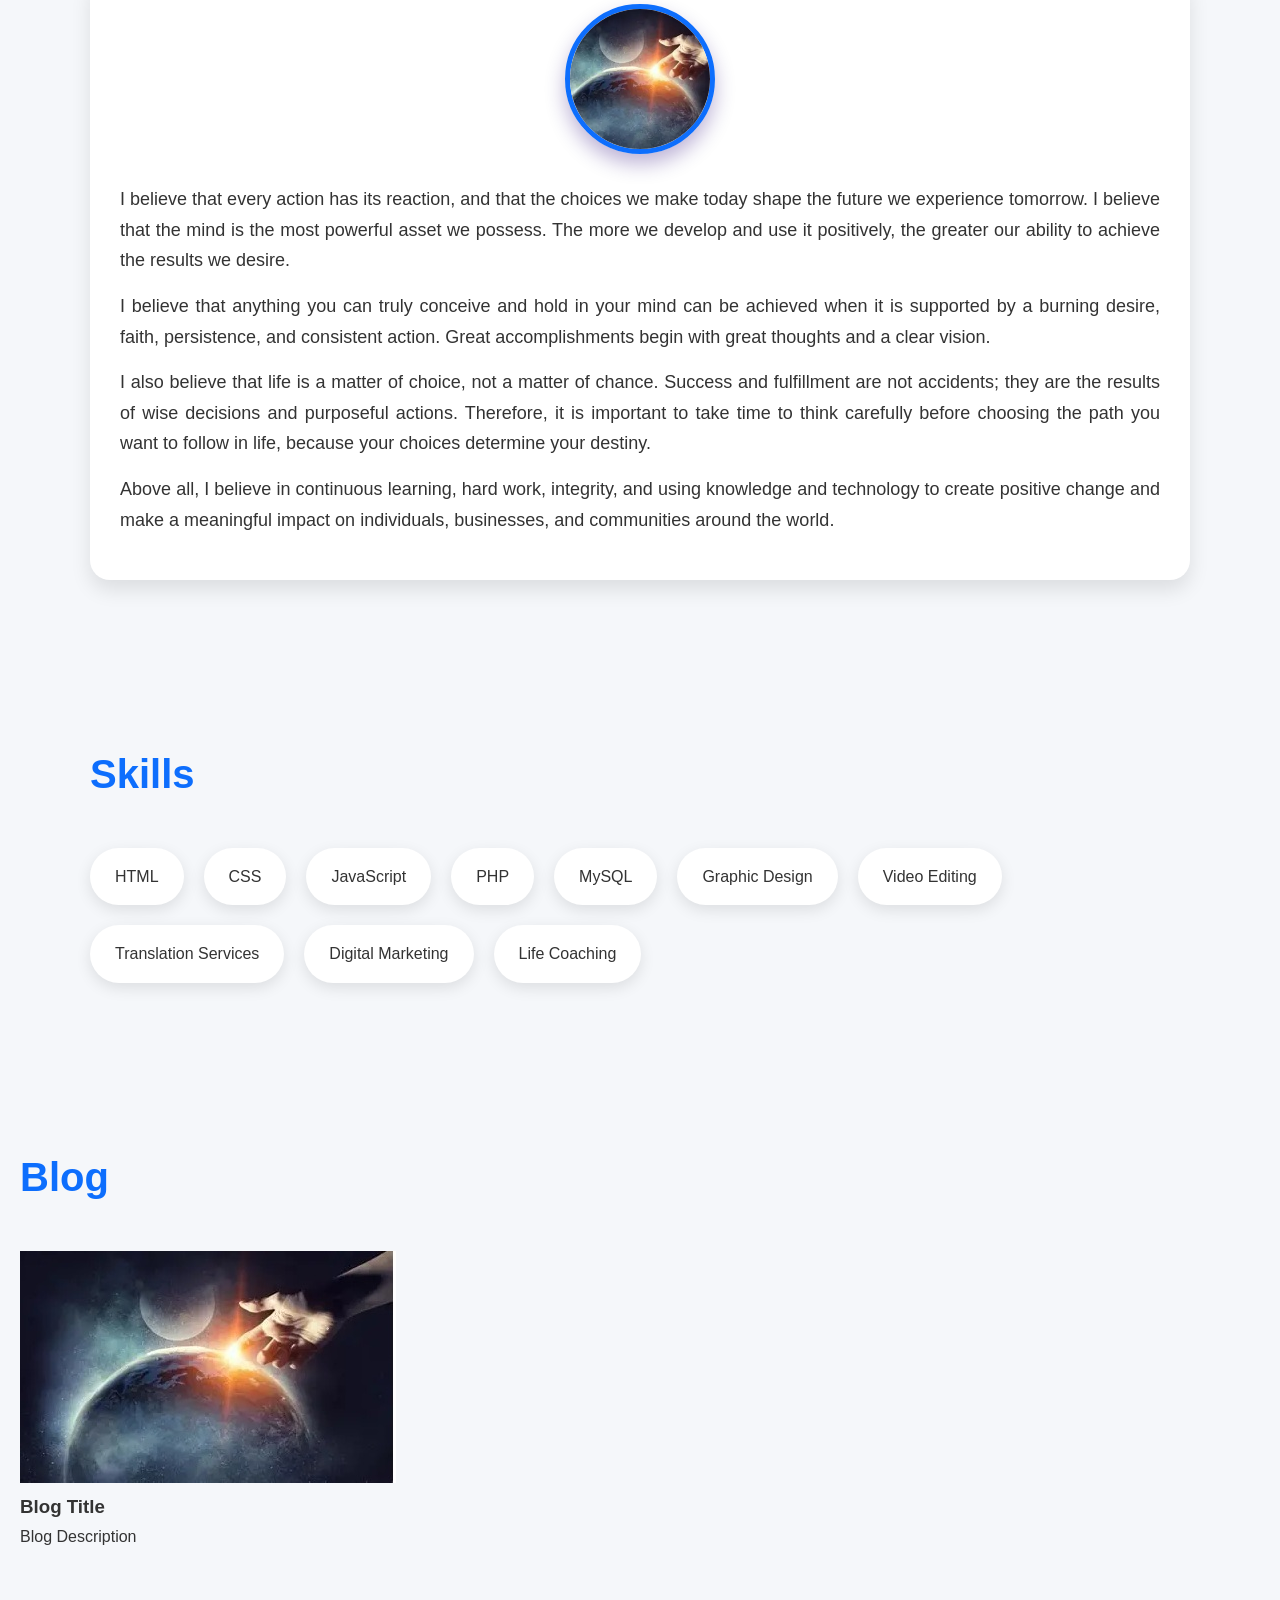
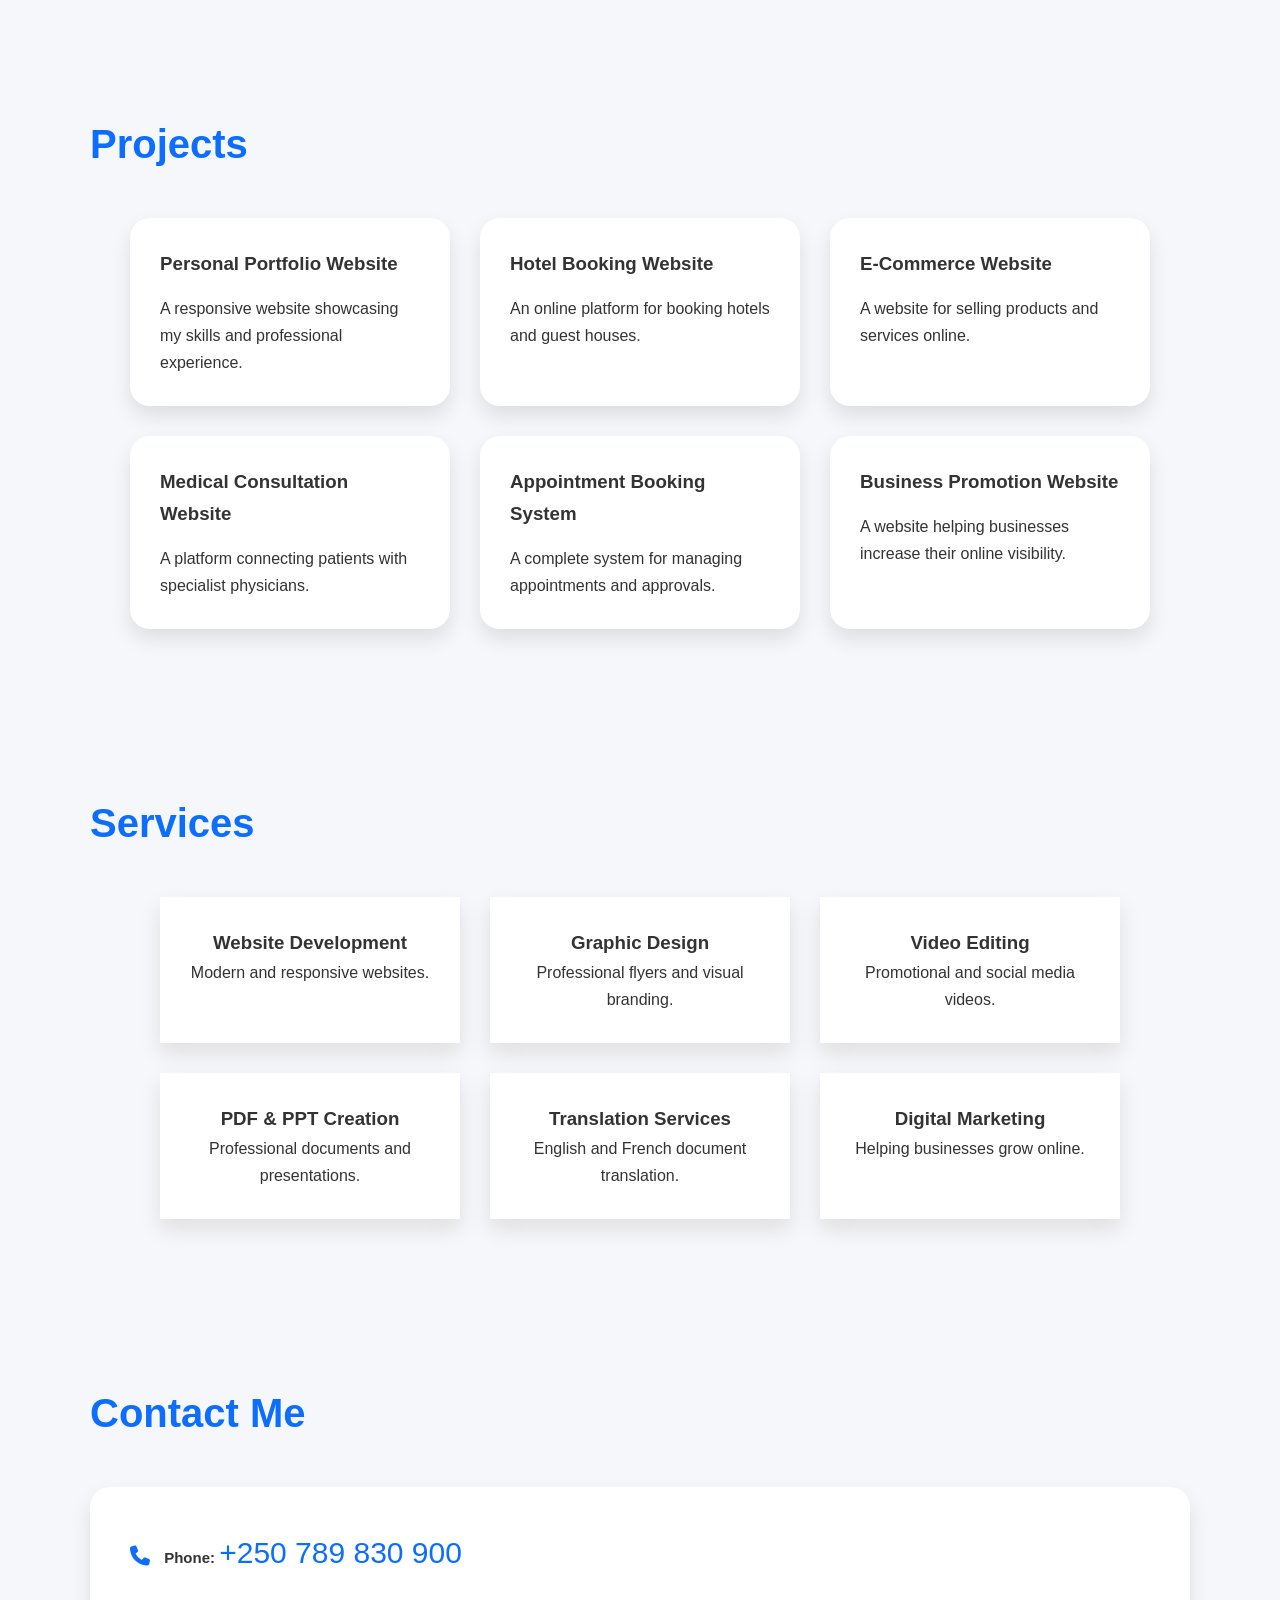
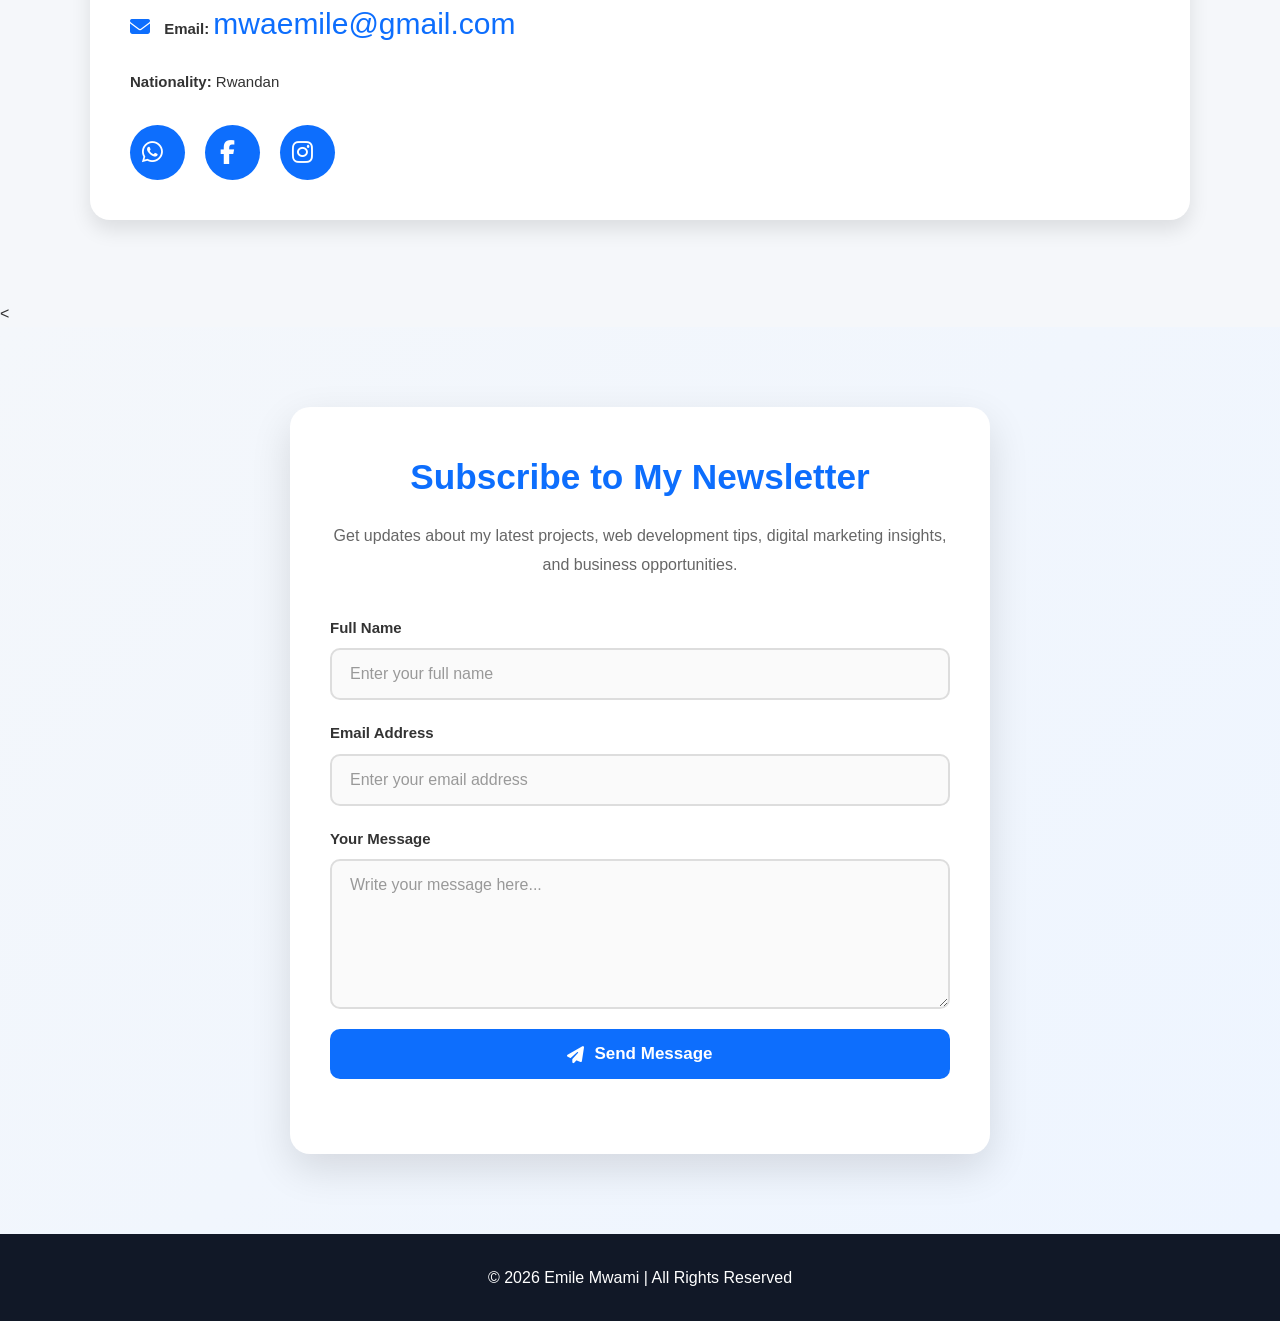
==== commit 8dde1821: "blog ui" ====
--- a/index.html
+++ b/index.html
@@ -161,6 +161,18 @@
 
 </section>
 
+<!-- blog with image, title and description -->
+<section>
+    <div>
+        <h2>Blog</h2>
+        <div class="blog">
+            <img src="./imgs/Mybelieve.jpg" alt="Blog Image">
+            <h3>Blog Title</h3>
+            <p>Blog Description</p>
+        </div>
+    </div>
+</section>
+
 <!-- Projects -->
 
 <section id="projects">
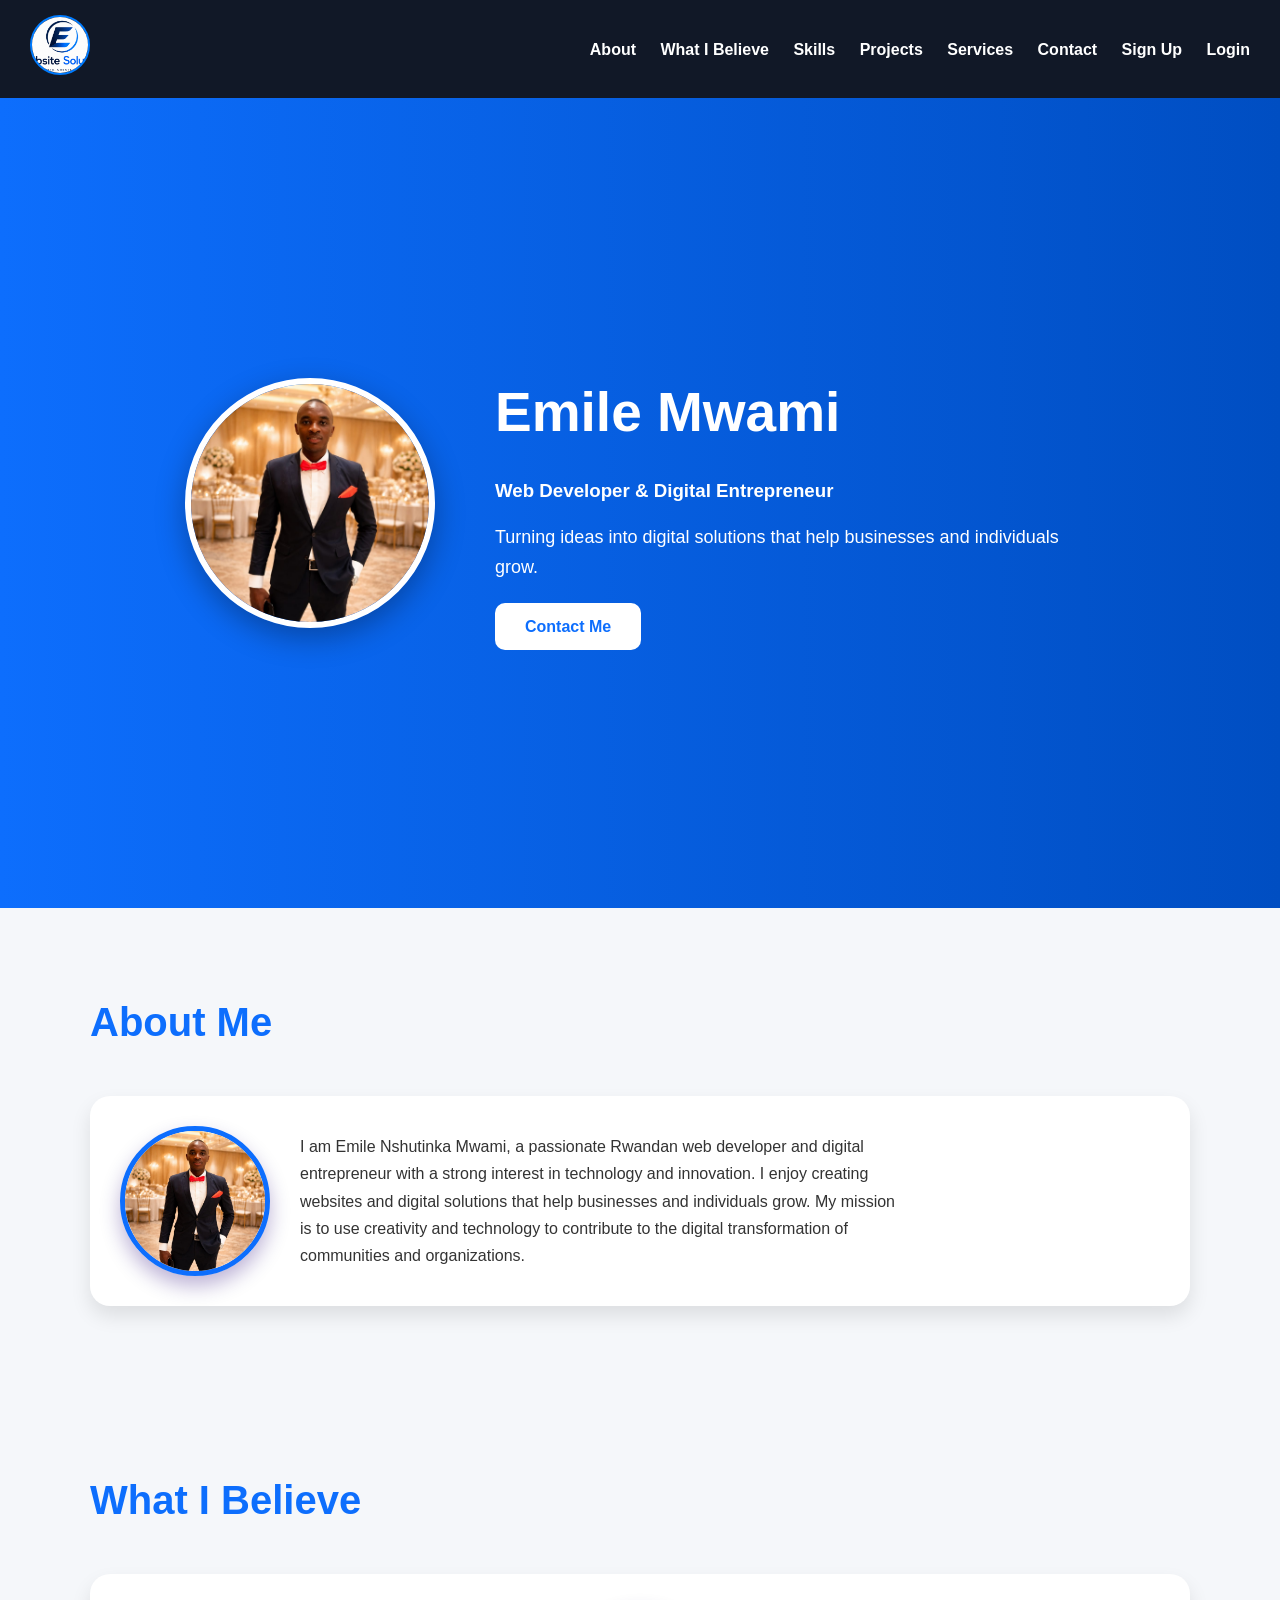
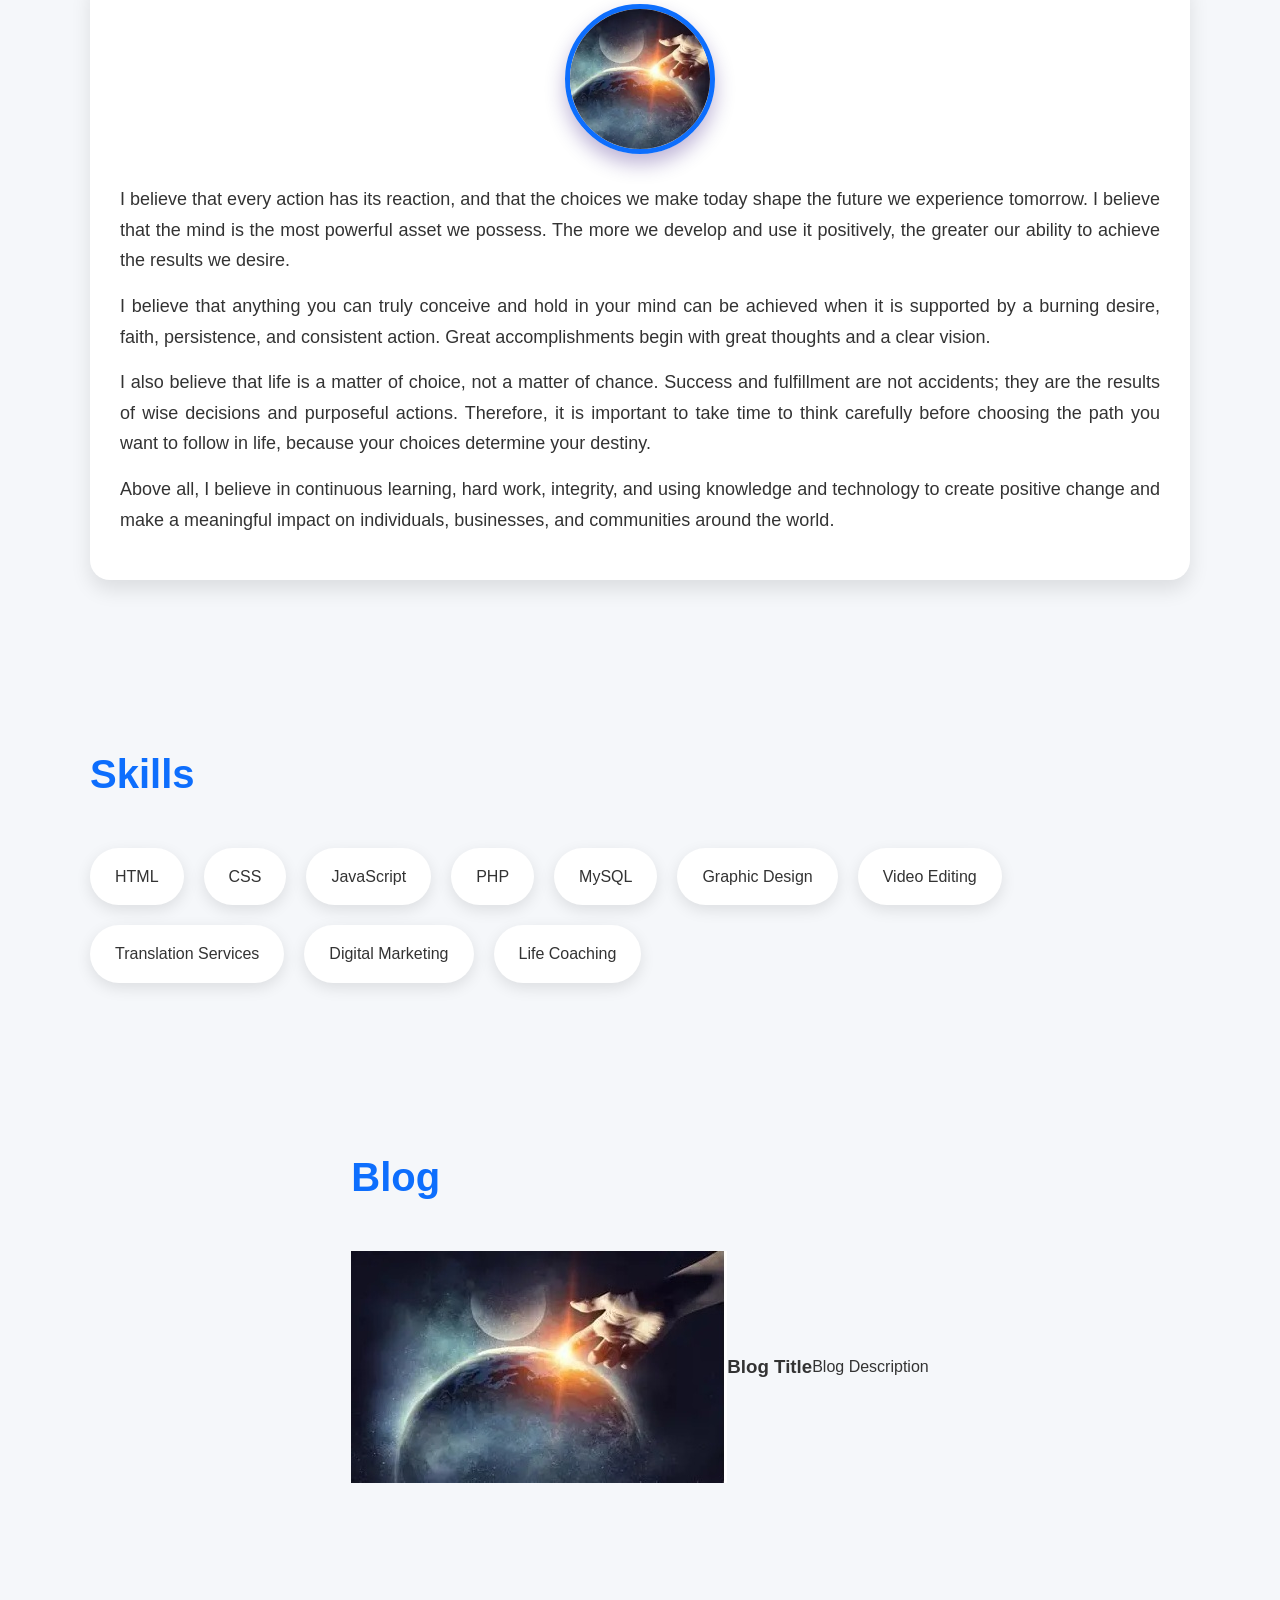
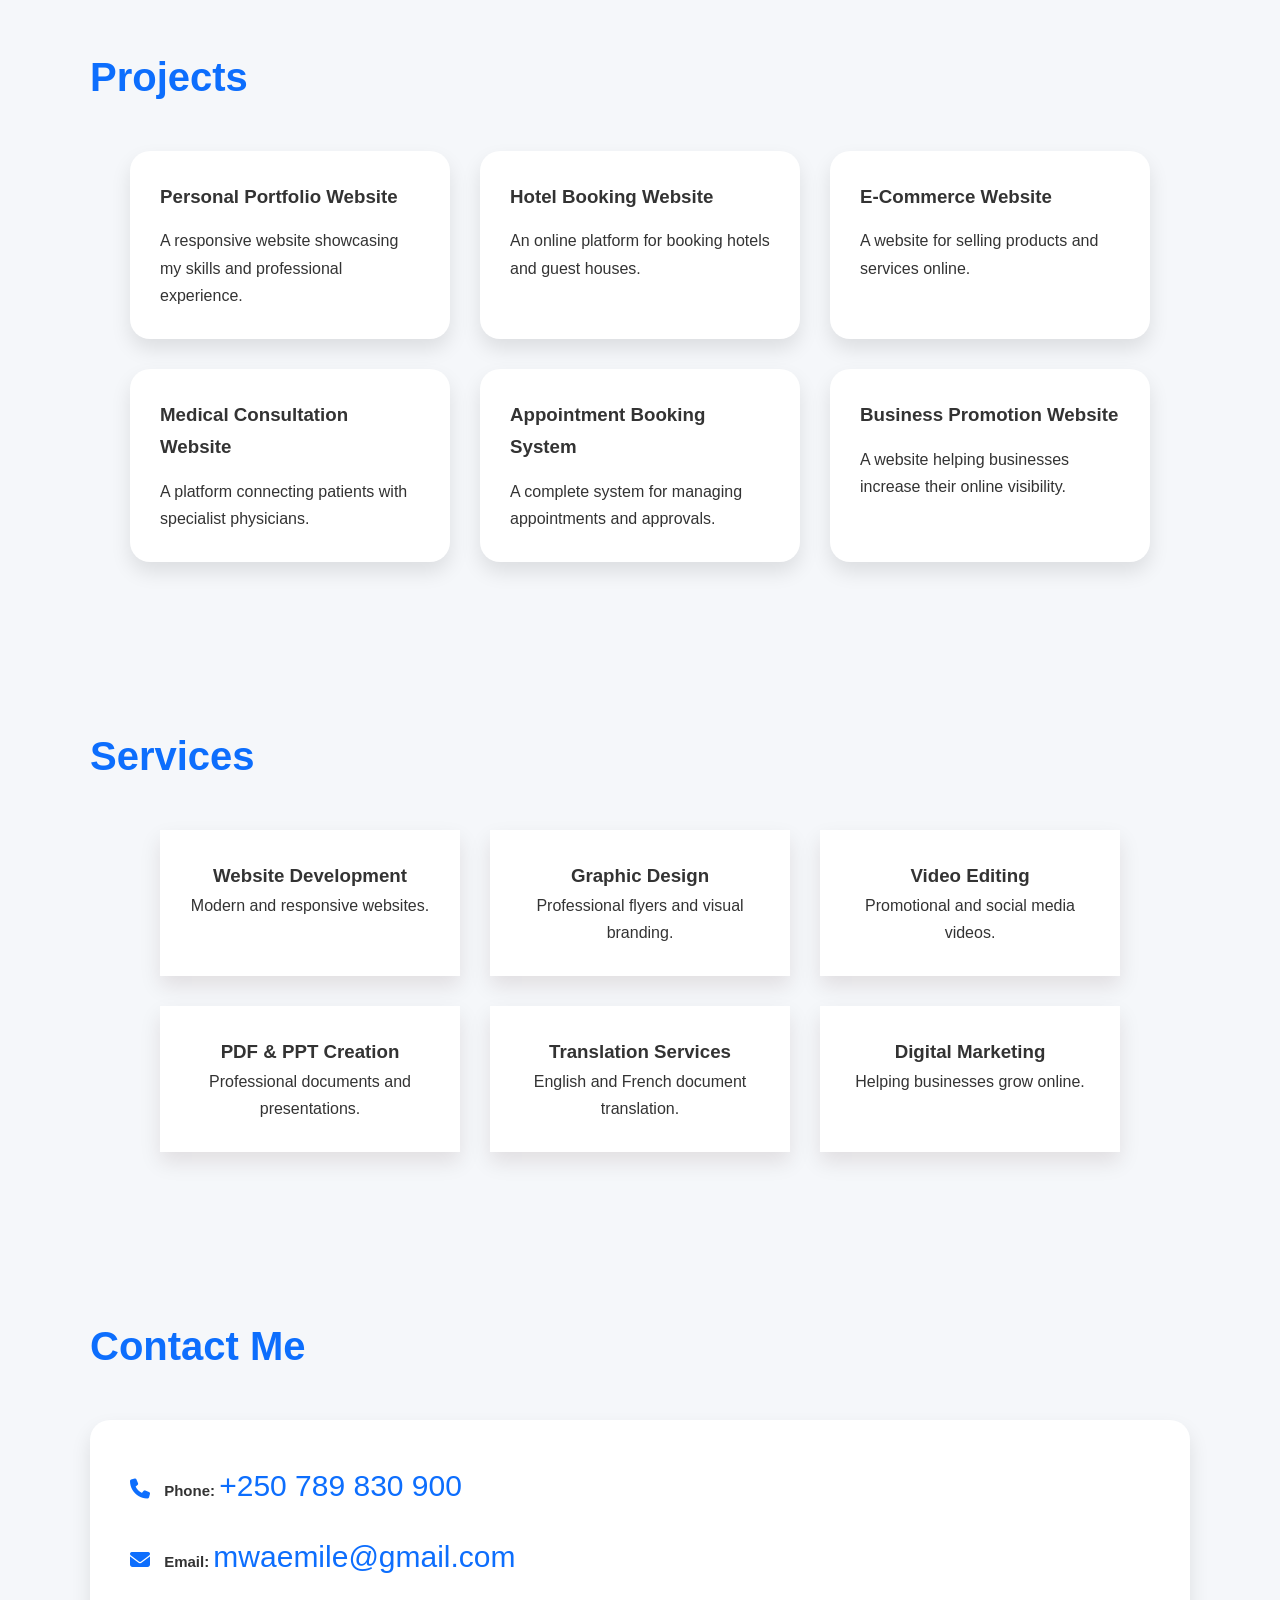
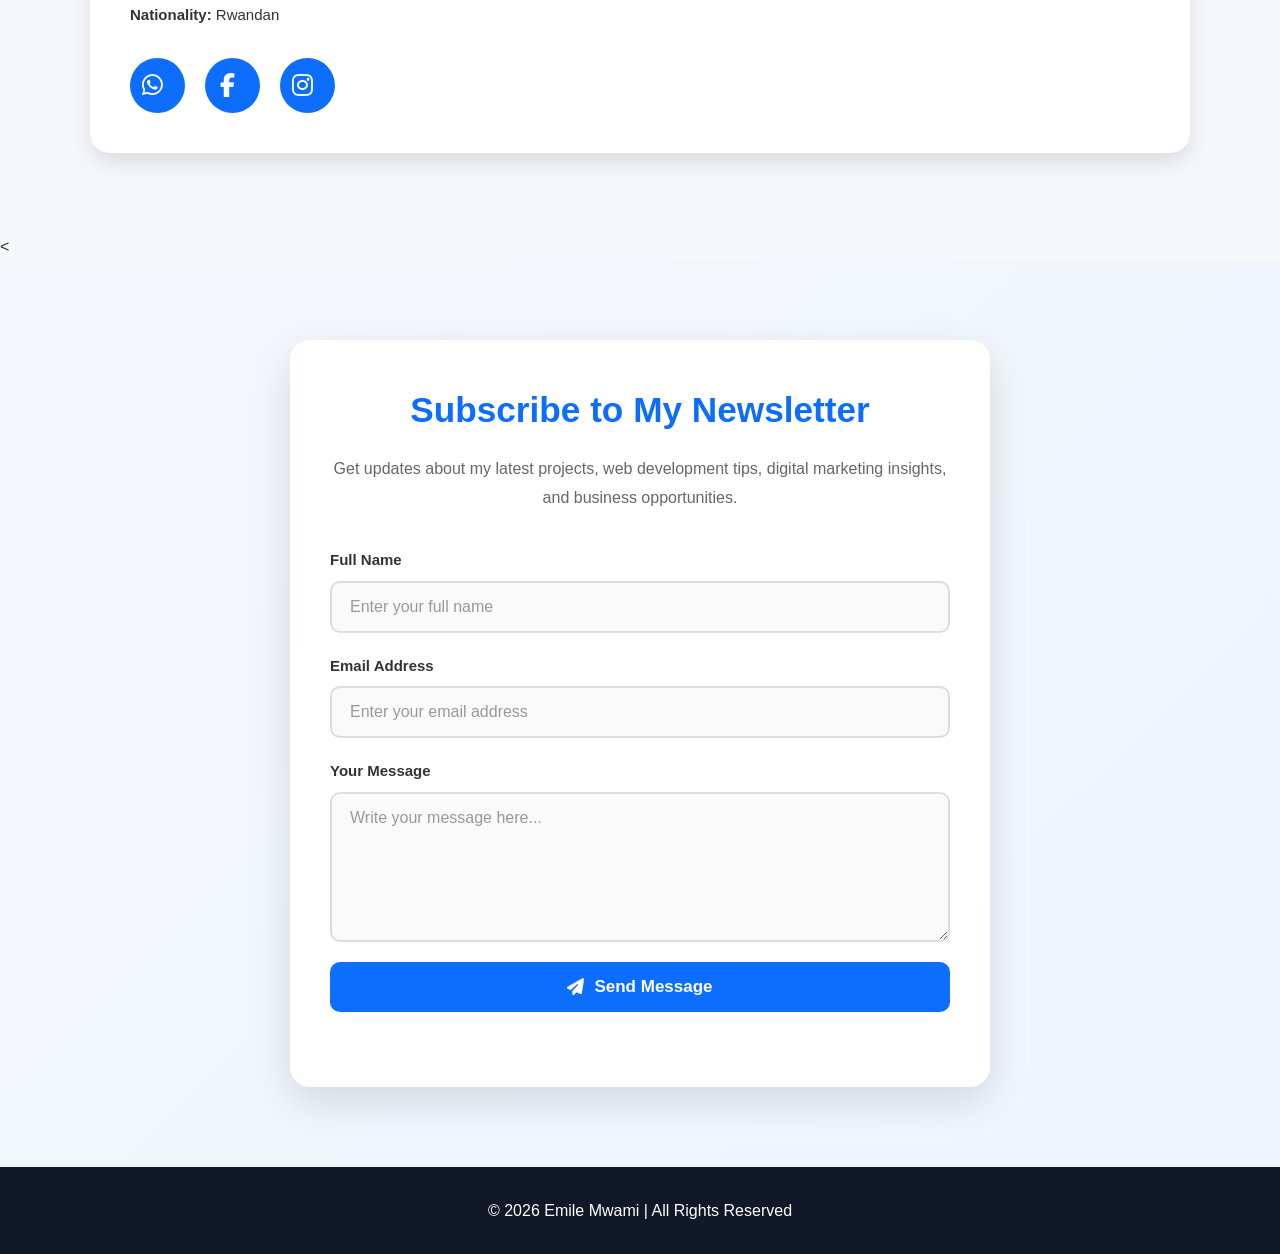
==== commit c2015cfd: "styling blog" ====
--- a/index.html
+++ b/index.html
@@ -162,7 +162,7 @@
 </section>
 
 <!-- blog with image, title and description -->
-<section>
+<section class="blog">
     <div>
         <h2>Blog</h2>
         <div class="blog">
@@ -179,7 +179,7 @@
 
 <div class="container">
 
-<h2>Projects</h2>
+<h2>Projects </h2>
 
 <div class="projects">
 
--- a/styles/style.css
+++ b/styles/style.css
@@ -226,6 +226,12 @@
 .skills div:hover{
     background:#0d6efd;
     color:white;
+}
+
+.blog{
+    display: flex;
+    justify-content: center;
+    align-items: center;
 }
 
 /* Projects */
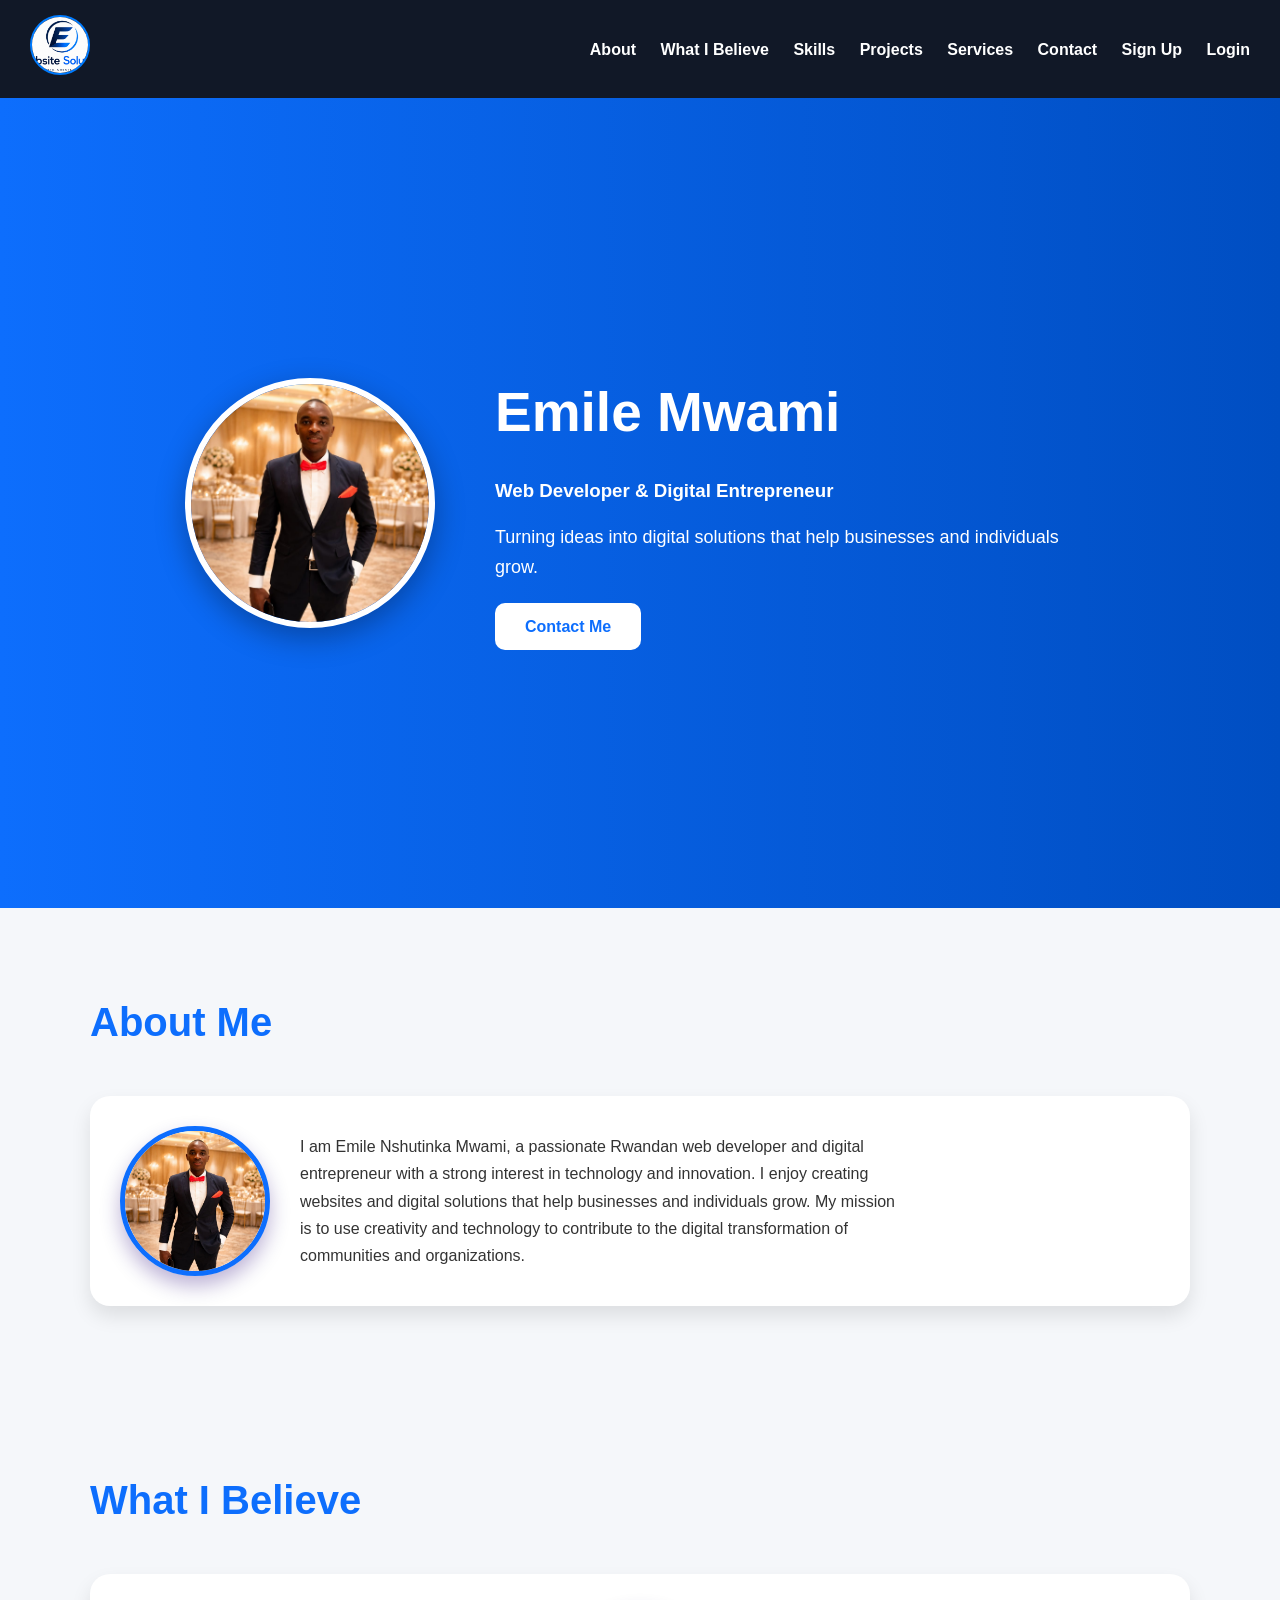
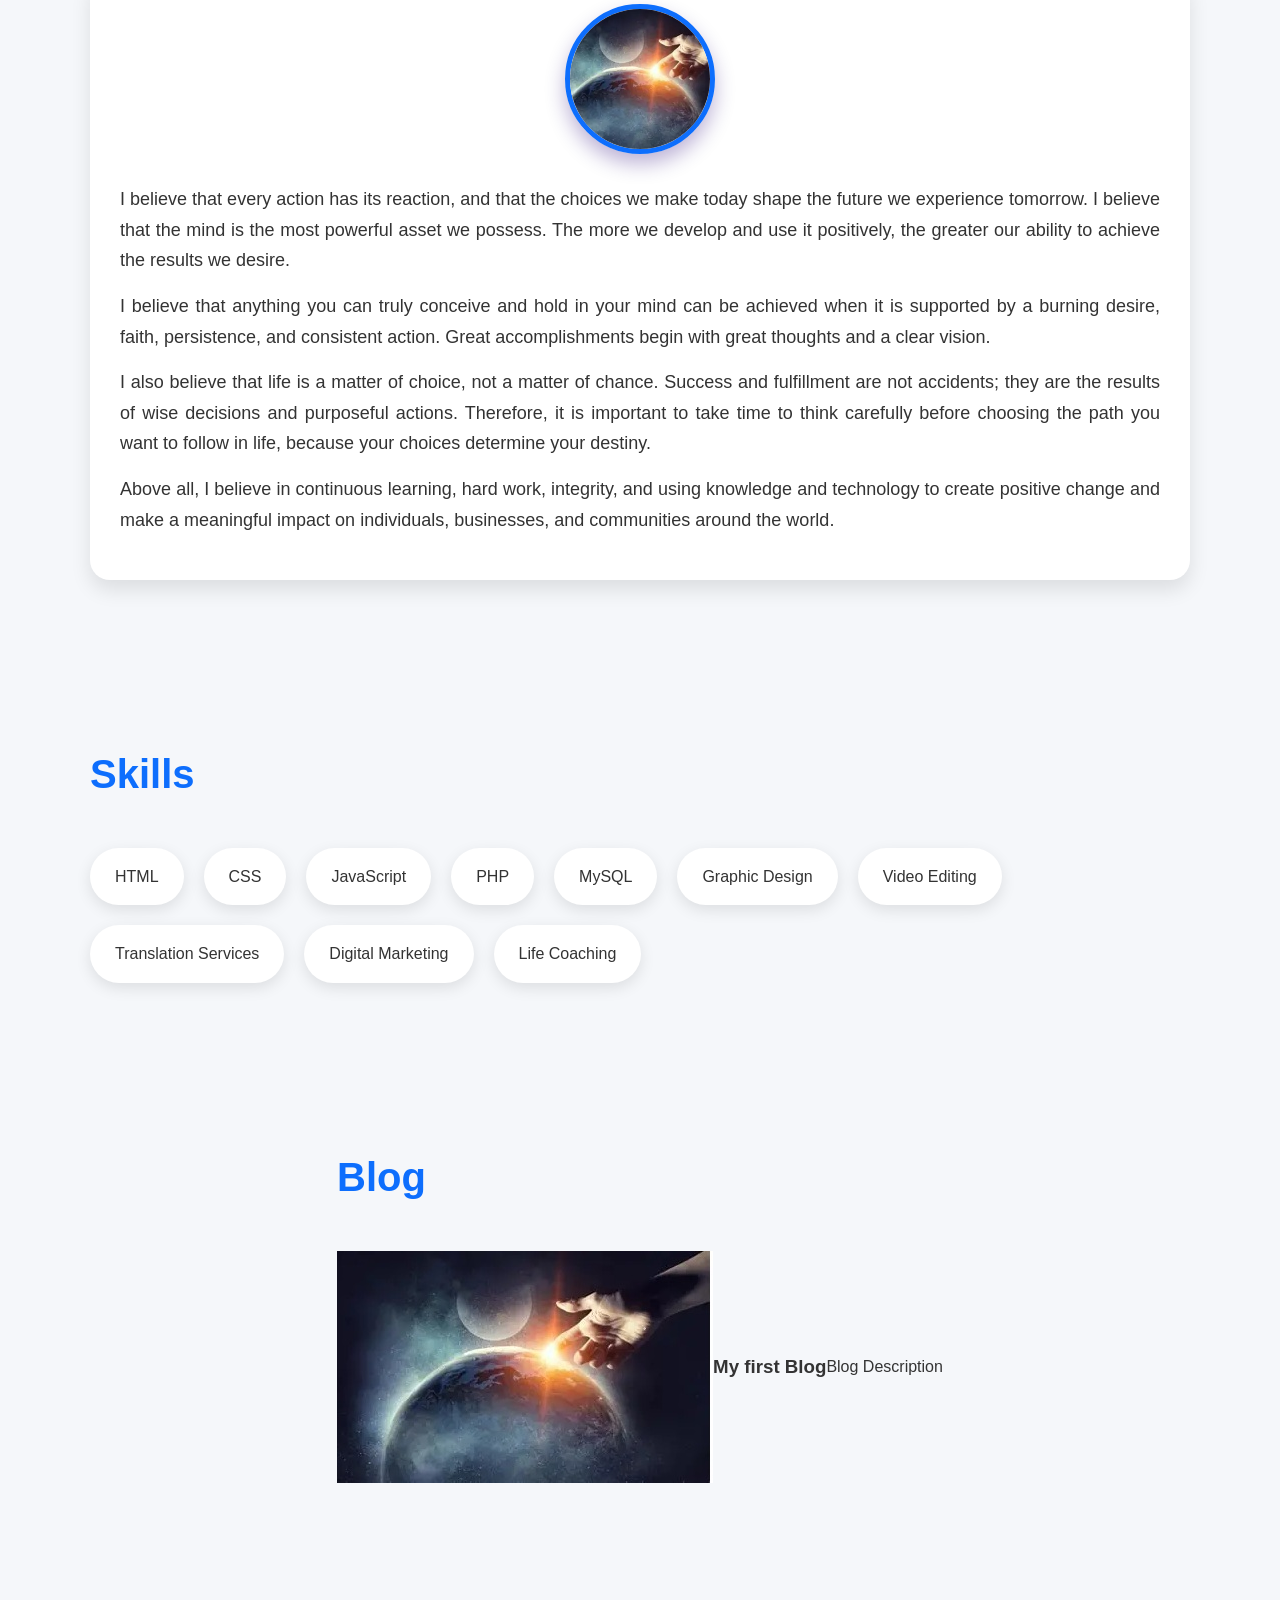
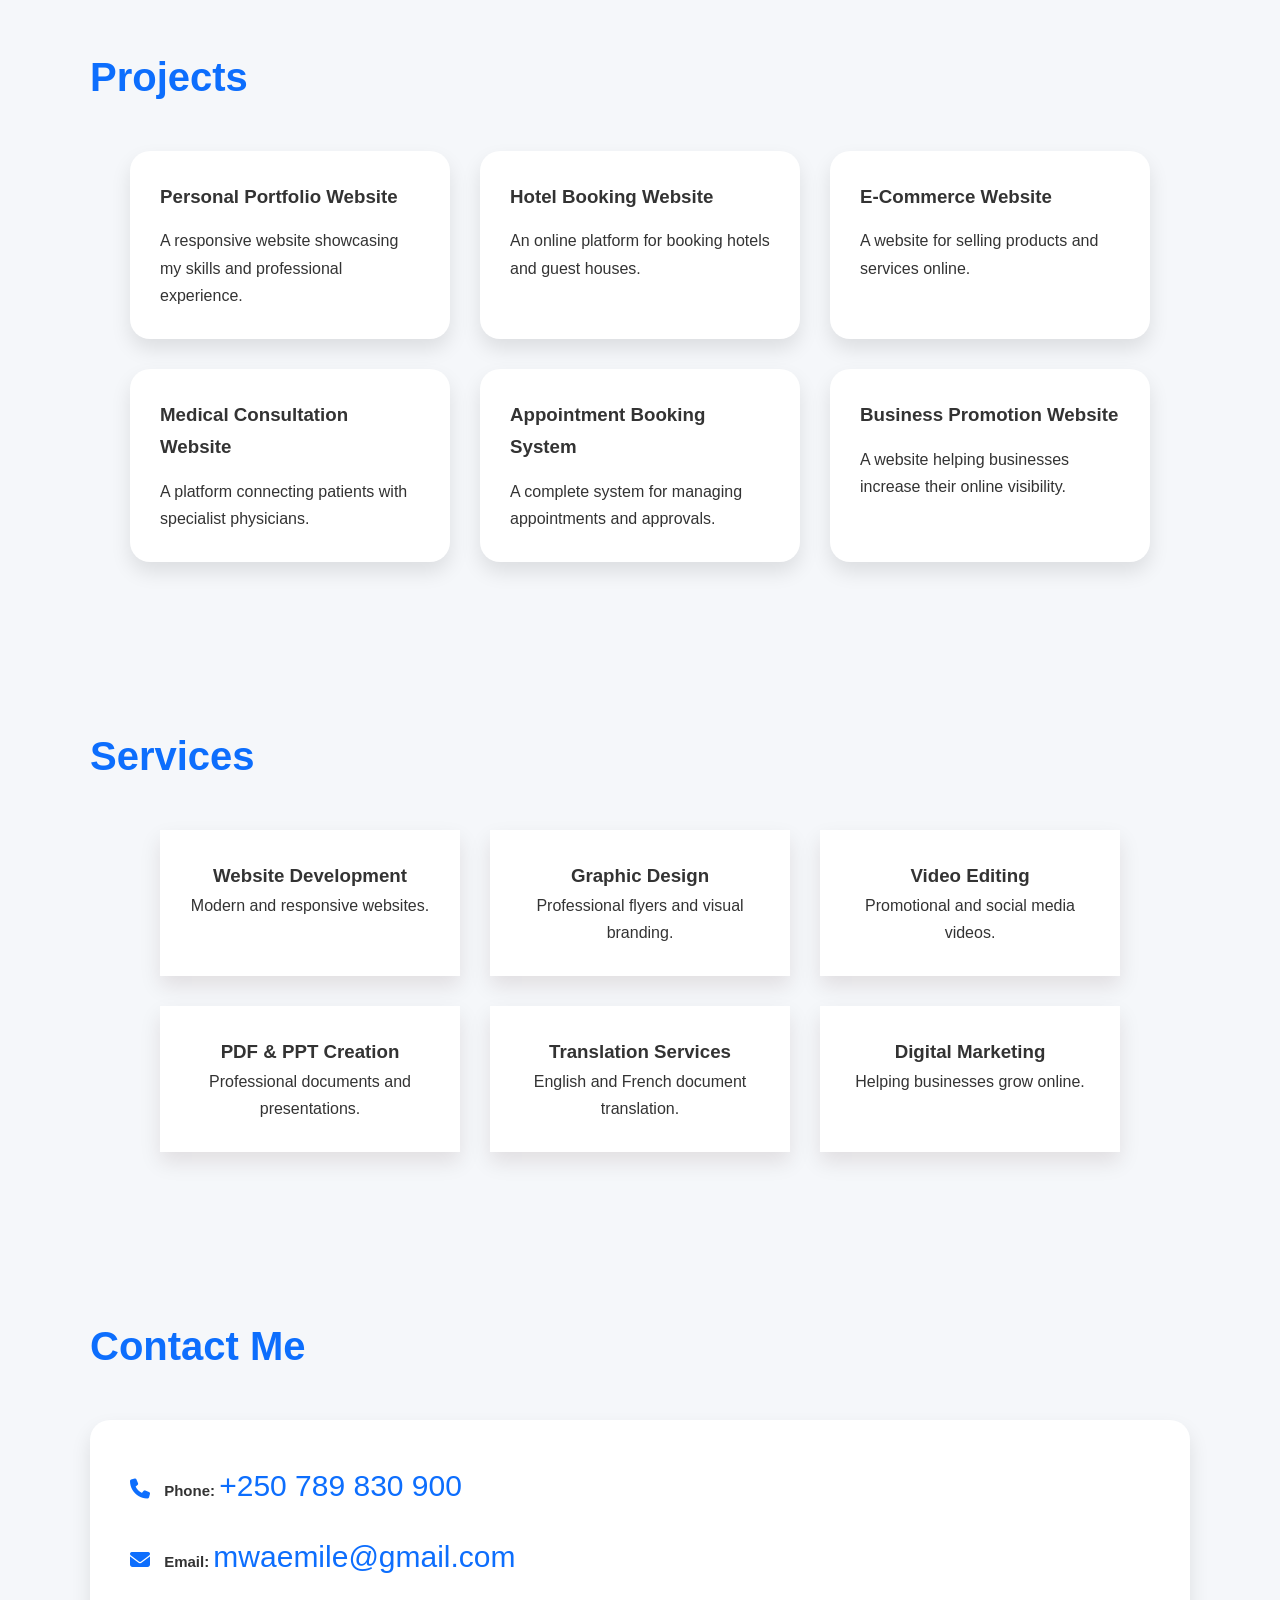
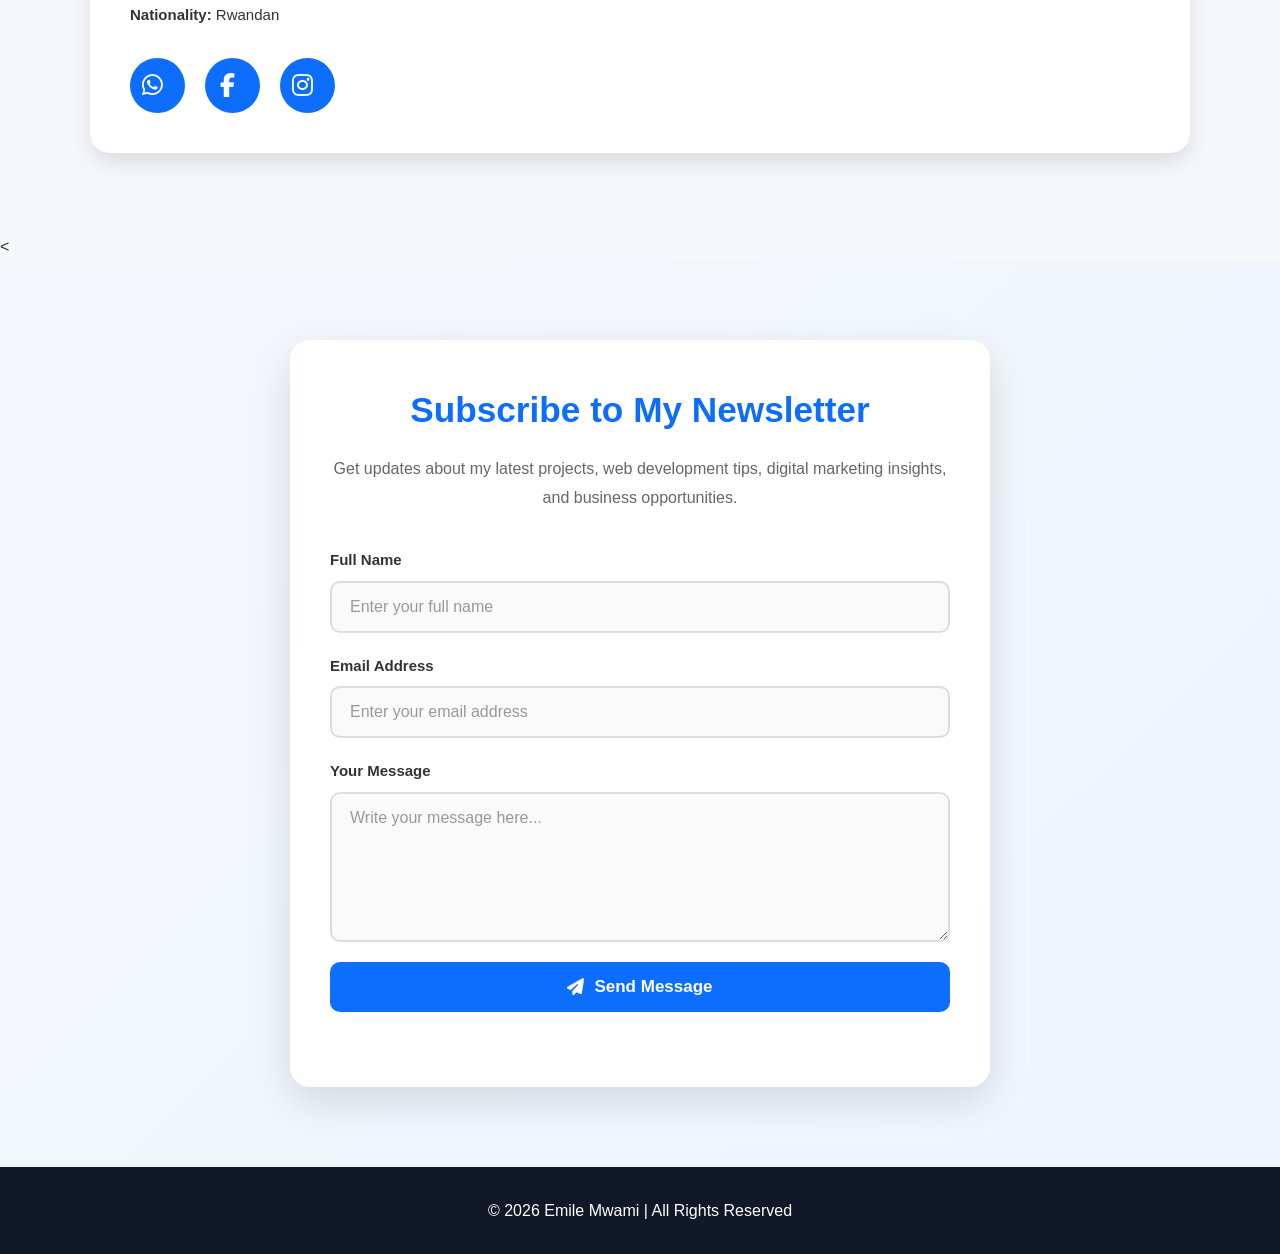
==== commit 9f10c25b: "fix and stuling blog section" ====
--- a/index.html
+++ b/index.html
@@ -167,7 +167,7 @@
         <h2>Blog</h2>
         <div class="blog">
             <img src="./imgs/Mybelieve.jpg" alt="Blog Image">
-            <h3>Blog Title</h3>
+            <h3>My first Blog</h3>
             <p>Blog Description</p>
         </div>
     </div>
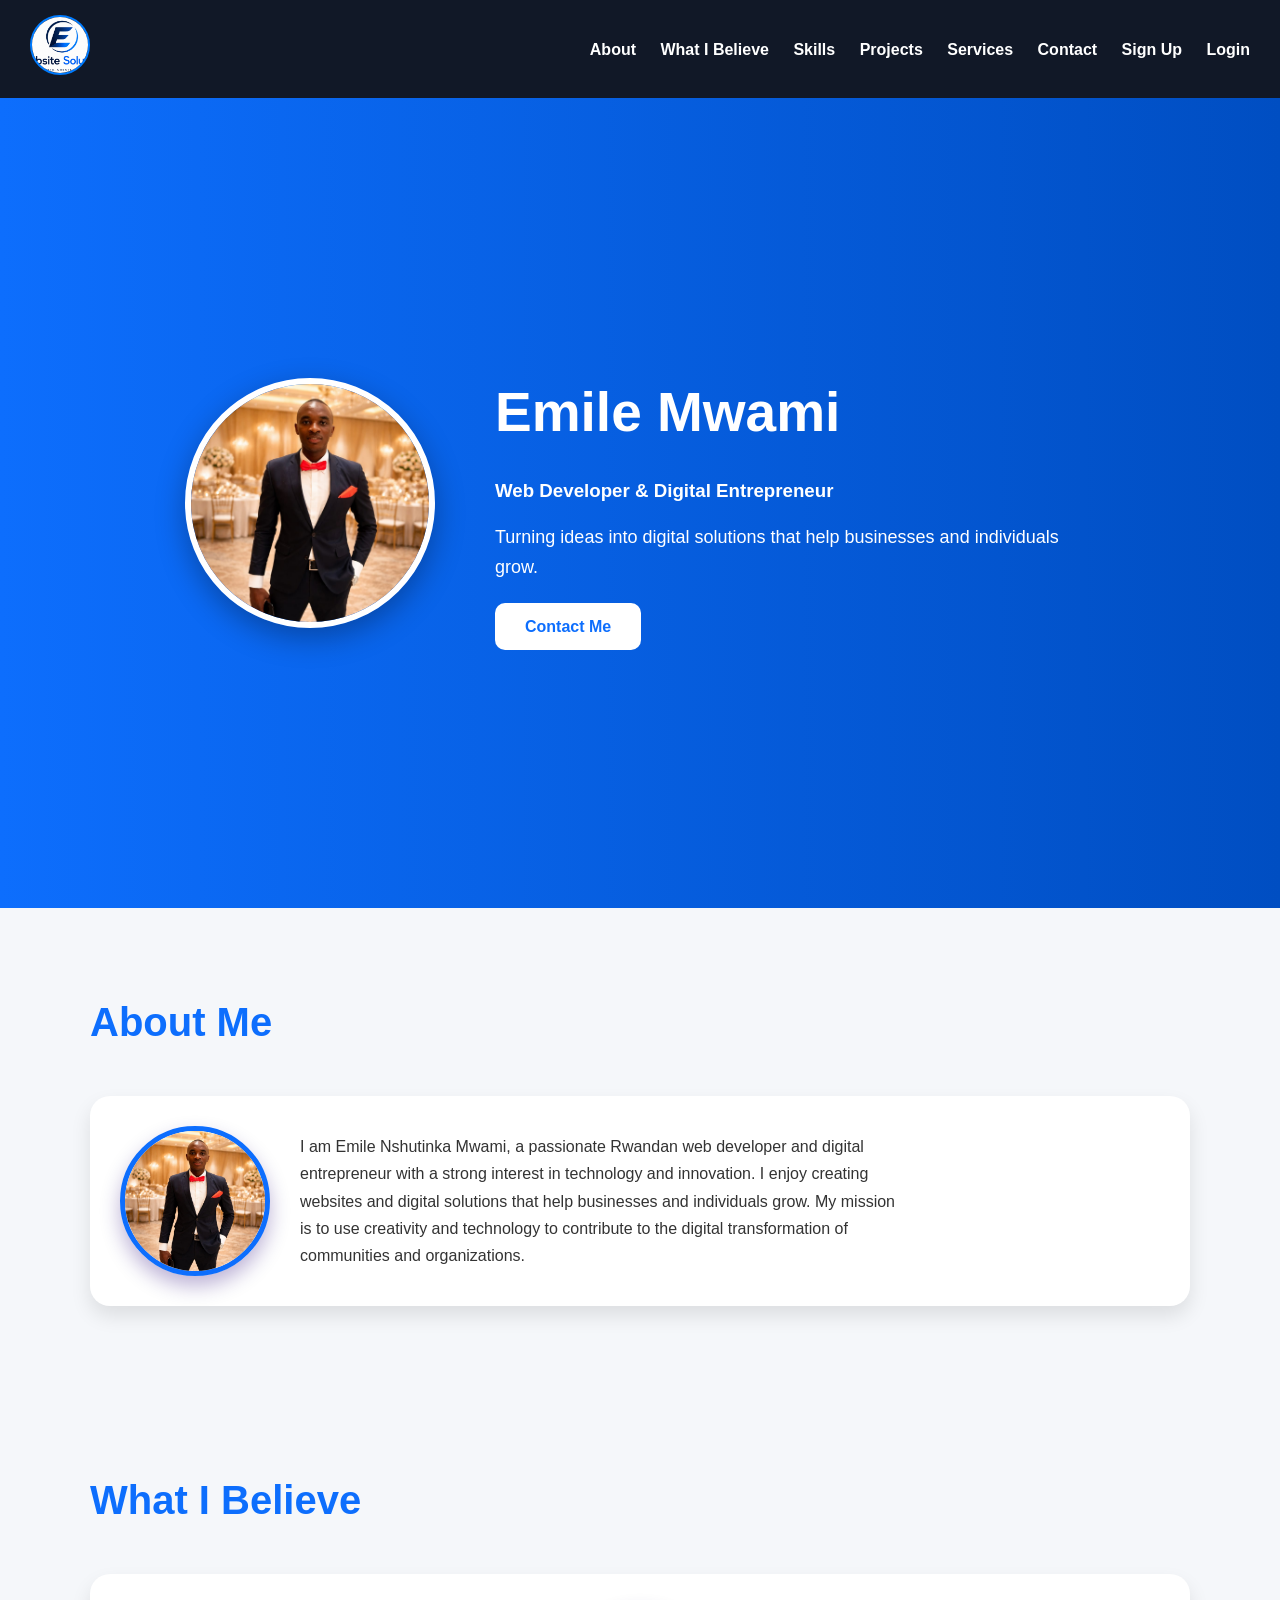
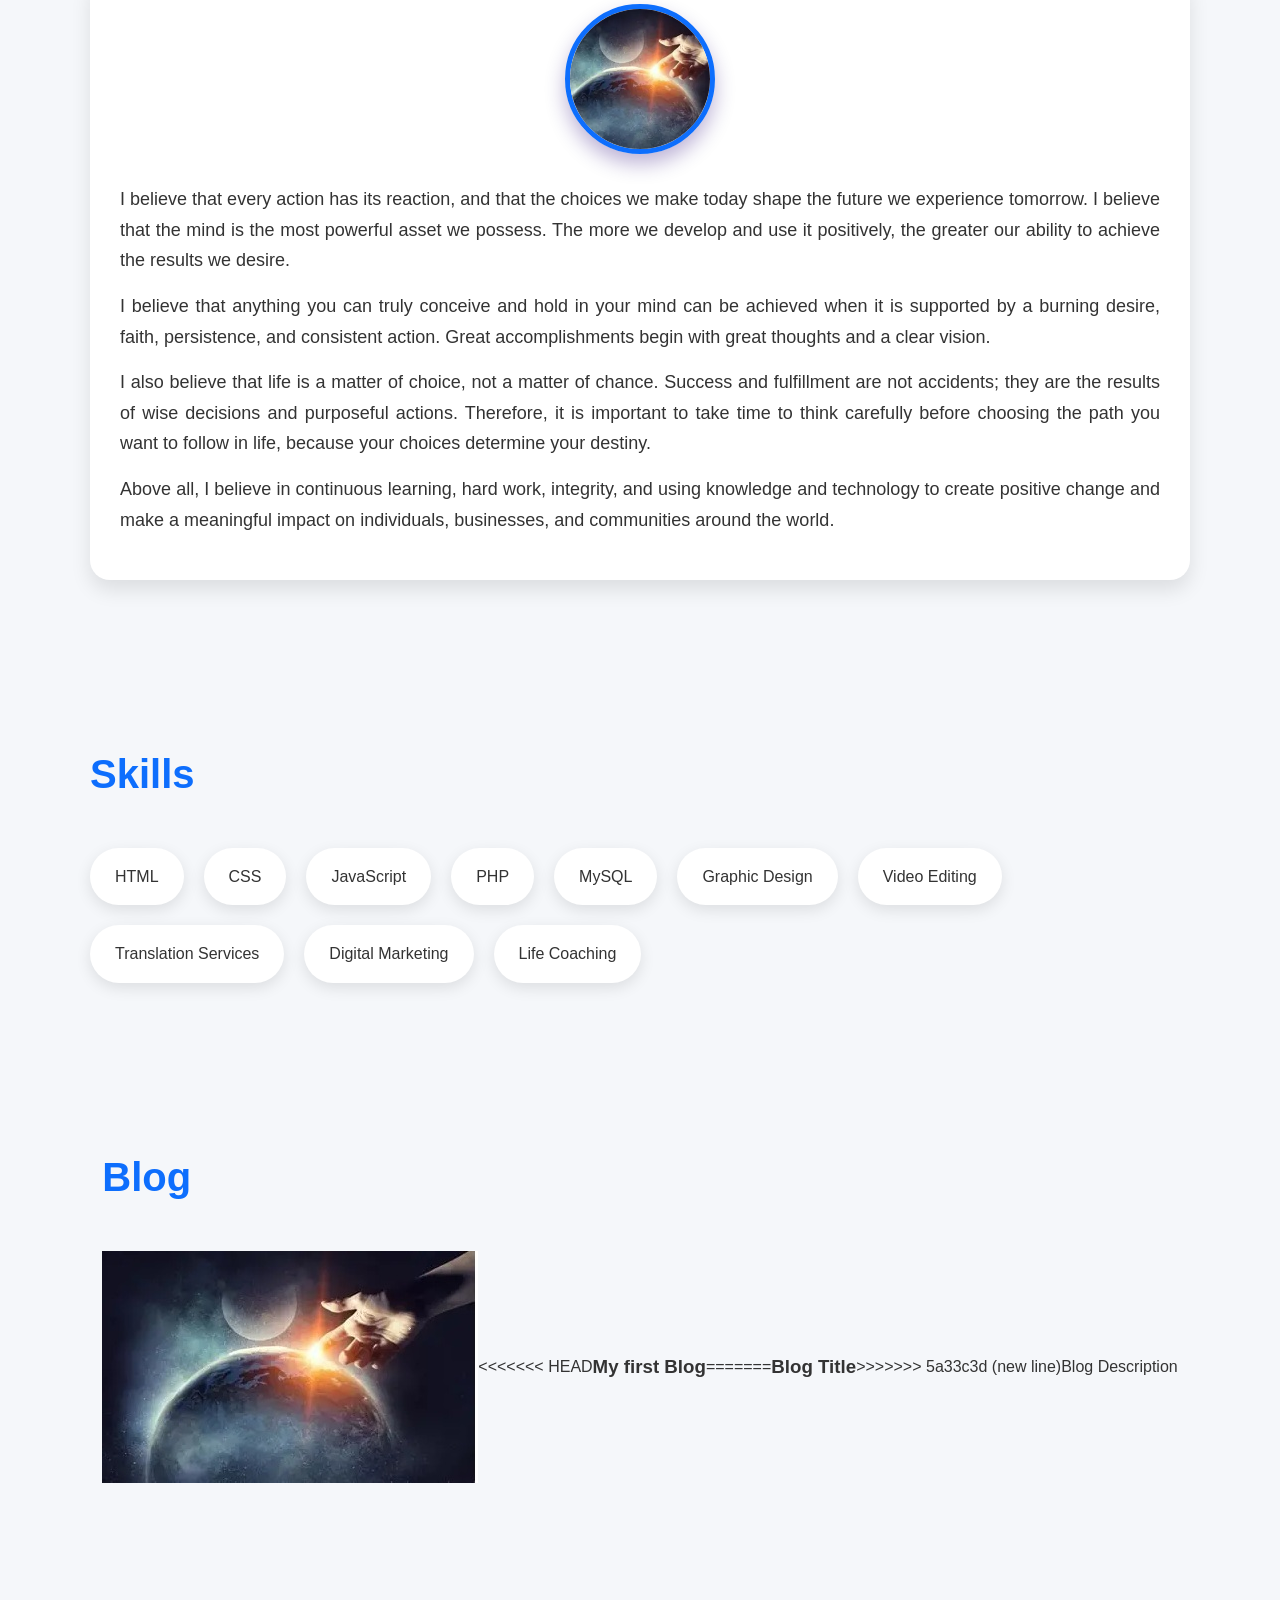
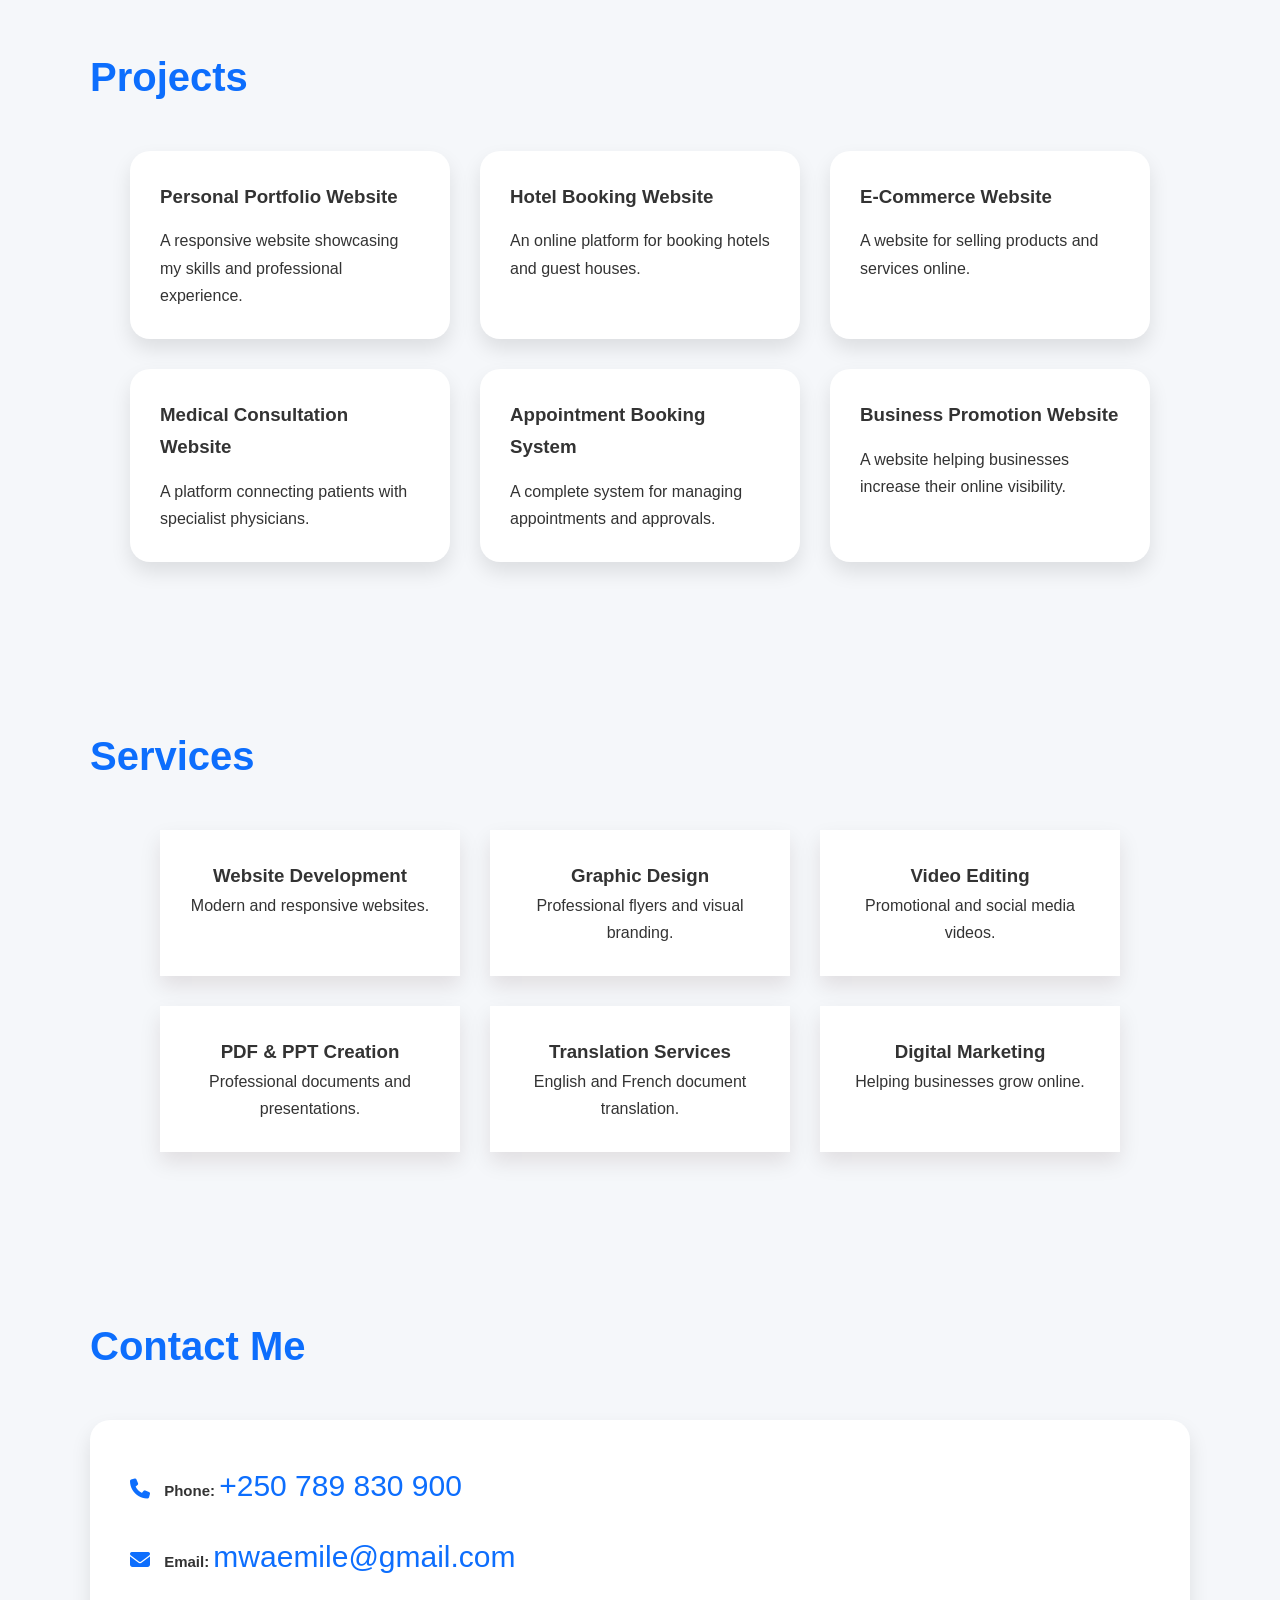
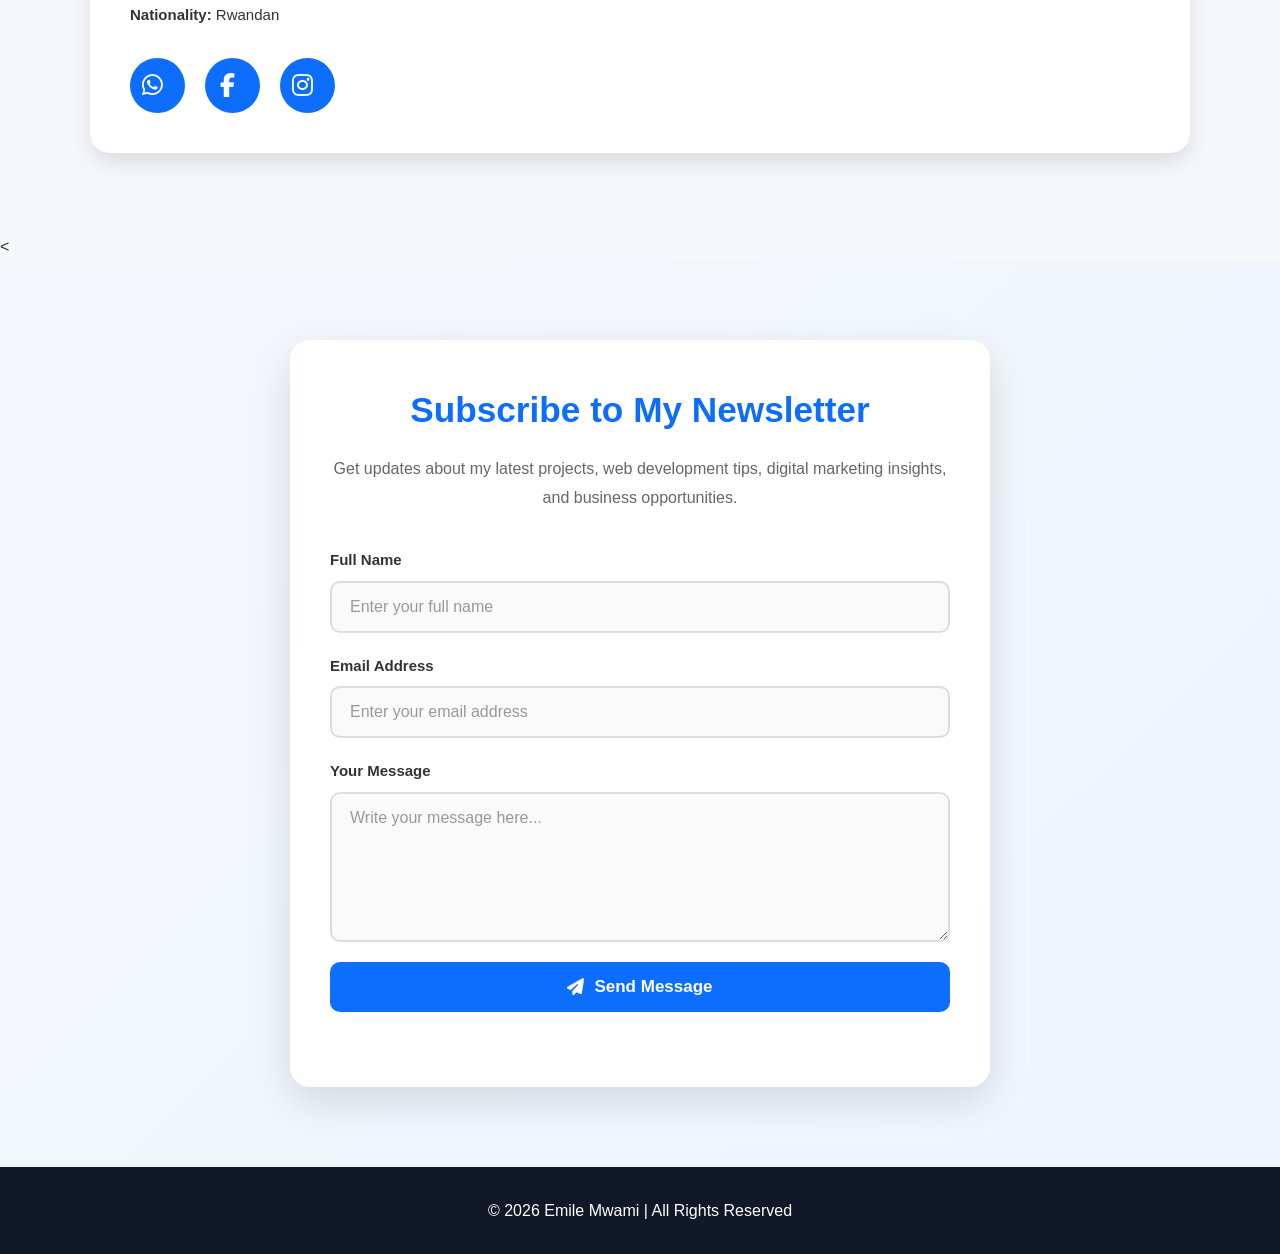
==== commit 44a0cb93: "new line" ====
--- a/index.html
+++ b/index.html
@@ -167,7 +167,12 @@
         <h2>Blog</h2>
         <div class="blog">
             <img src="./imgs/Mybelieve.jpg" alt="Blog Image">
+<<<<<<< HEAD
             <h3>My first Blog</h3>
+=======
+            <a href="http://" target="_blank" rel="noopener noreferrer"></a>
+            <h3>Blog Title</h3>
+>>>>>>> 5a33c3d (new line)
             <p>Blog Description</p>
         </div>
     </div>
